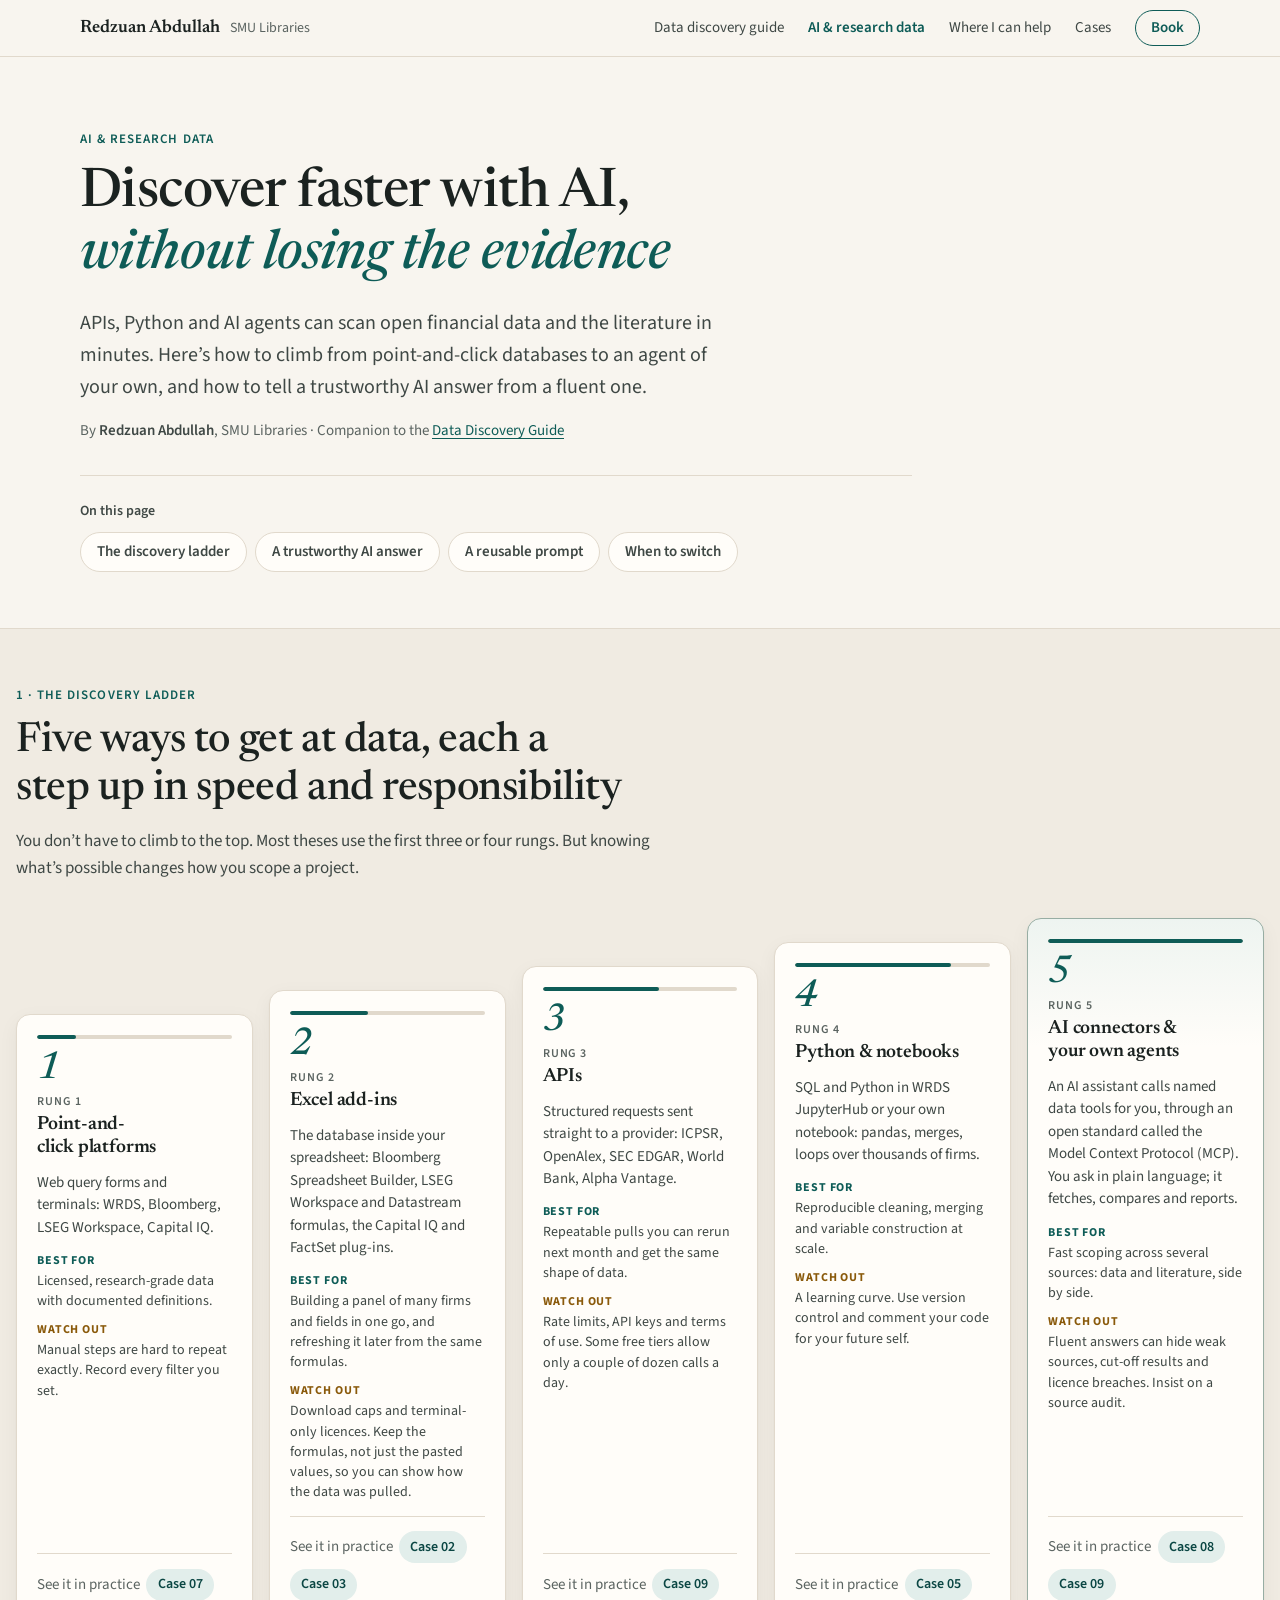
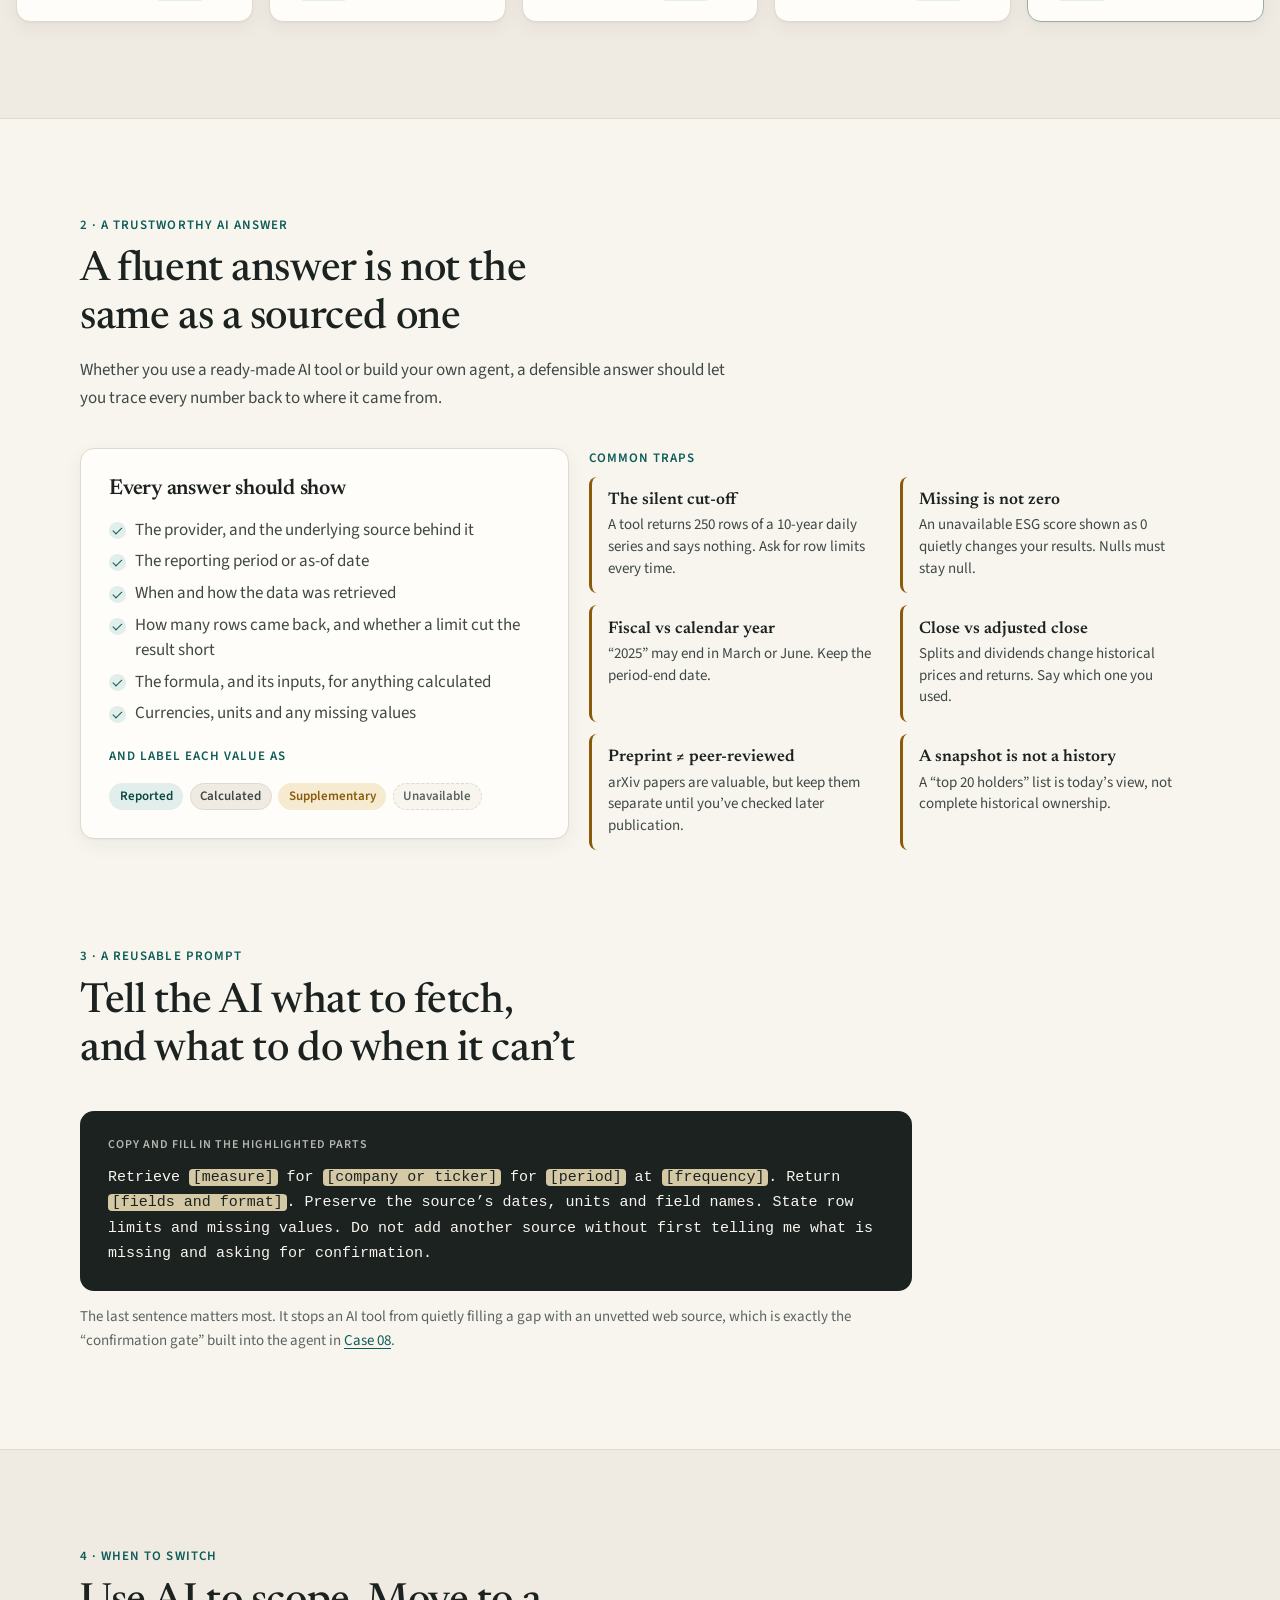
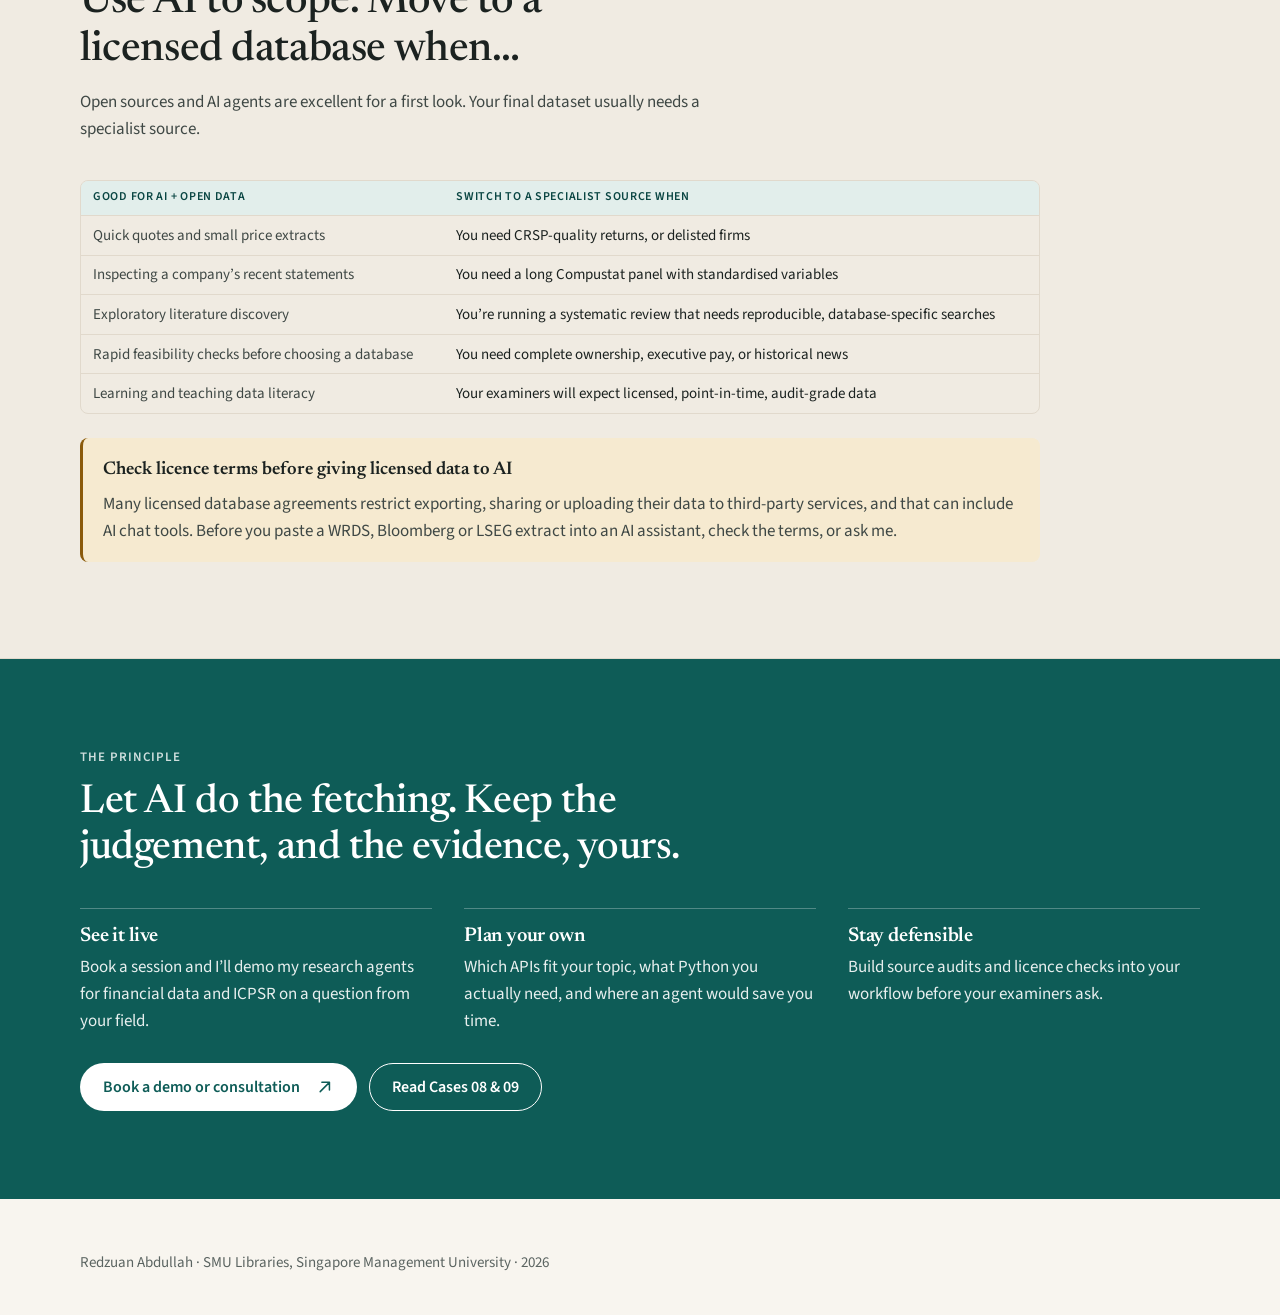
==== ai.html @ 35ab6087 "Add "AI & research data" page and Cases 08-09 New content: - ai.html + ai.css: AI & research data pa" ====
<!doctype html>
<html lang="en-SG">
<head>
  <meta charset="utf-8">
  <meta name="viewport" content="width=device-width, initial-scale=1">
  <title>AI for research data · Redzuan Abdullah, SMU Libraries</title>
  <meta name="description" content="From point-and-click databases to APIs, Python and your own AI research agents, and how to keep every AI answer traceable. By Redzuan Abdullah, SMU Libraries.">
  <meta name="theme-color" content="#f8f5ef" media="(prefers-color-scheme: light)">
  <meta name="theme-color" content="#121614" media="(prefers-color-scheme: dark)">
  <meta name="color-scheme" content="light dark">
  <link rel="canonical" href="https://redzuan-research-support.onrender.com/ai.html">

  <meta property="og:type" content="article">
  <meta property="og:site_name" content="Research consultations · SMU Libraries">
  <meta property="og:title" content="AI for research data: discover fast, keep the evidence">
  <meta property="og:description" content="APIs, Python and AI agents for postgraduate research, with the guardrails that keep results traceable.">
  <meta property="og:url" content="https://redzuan-research-support.onrender.com/ai.html">
  <meta property="og:image" content="https://redzuan-research-support.onrender.com/assets/og-image.png">
  <meta property="og:image:width" content="1200">
  <meta property="og:image:height" content="630">
  <meta name="twitter:card" content="summary_large_image">
  <meta name="twitter:title" content="AI for research data: discover fast, keep the evidence">
  <meta name="twitter:image" content="https://redzuan-research-support.onrender.com/assets/og-image.png">

  <link rel="icon" href="assets/favicon.svg" type="image/svg+xml">
  <link rel="apple-touch-icon" href="assets/apple-touch-icon.png">
  <link rel="preconnect" href="https://fonts.googleapis.com">
  <link rel="preconnect" href="https://fonts.gstatic.com" crossorigin>
  <link rel="stylesheet" href="https://fonts.googleapis.com/css2?family=Newsreader:ital,opsz,wght@0,6..72,500;0,6..72,600;1,6..72,500&family=Source+Sans+3:wght@400;600&display=swap">
  <link rel="stylesheet" href="styles.css">
  <link rel="stylesheet" href="guide.css">
  <link rel="stylesheet" href="ai.css">
</head>
<body>
  <a class="skip-link" href="#main">Skip to main content</a>

  <header class="topbar">
    <div class="wrap topbar__inner">
      <a class="topbar__brand" href="index.html">
        <span class="topbar__name">Redzuan Abdullah</span>
        <span class="topbar__org">SMU Libraries</span>
      </a>
      <nav class="topbar__nav" aria-label="Sections">
        <a href="guide.html">Data discovery guide</a>
        <a href="ai.html" aria-current="page">AI &amp; research data</a>
        <a href="index.html#help">Where I can help</a>
        <a href="index.html#cases">Cases</a>
        <a class="topbar__mobile" href="index.html#cases">Cases</a>
        <a class="topbar__book" href="https://researchguides.smu.edu.sg/prf.php?id=c960a95b-7bd7-11ed-9738-0ae0bf56cf20" target="_blank" rel="noopener">Book<span class="sr-only"> a consultation (opens in a new tab)</span></a>
      </nav>
    </div>
  </header>

  <main id="main">
    <!-- Hero -->
    <section class="ghero" aria-labelledby="ai-title">
      <div class="wrap">
        <p class="eyebrow">AI &amp; research data</p>
        <h1 id="ai-title" class="ghero__title">Discover faster with AI, <em>without losing the evidence</em></h1>
        <p class="ghero__lede">APIs, Python and AI agents can scan open financial data and the literature in minutes. Here’s how to climb from point-and-click databases to an agent of your own, and how to tell a trustworthy AI answer from a fluent one.</p>
        <p class="ghero__by">By <strong>Redzuan Abdullah</strong>, SMU Libraries · Companion to the <a href="guide.html">Data Discovery Guide</a></p>

        <nav class="jump" aria-label="Jump to a section">
          <p class="jump__label">On this page</p>
          <ol class="jump__list" style="gap:0.5rem">
            <li><a href="#ladder" style="font-family:var(--sans);font-size:0.9375rem;font-weight:600;padding:0 1rem">The discovery ladder</a></li>
            <li><a href="#trust" style="font-family:var(--sans);font-size:0.9375rem;font-weight:600;padding:0 1rem">A trustworthy AI answer</a></li>
            <li><a href="#prompt" style="font-family:var(--sans);font-size:0.9375rem;font-weight:600;padding:0 1rem">A reusable prompt</a></li>
            <li><a href="#boundary" style="font-family:var(--sans);font-size:0.9375rem;font-weight:600;padding:0 1rem">When to switch</a></li>
          </ol>
        </nav>
      </div>
    </section>

    <!-- 1. Ladder -->
    <section class="section section--tint" id="ladder" aria-labelledby="ladder-title" style="padding-top:3.5rem">
      <div class="wrap">
        <header class="section__head">
          <p class="eyebrow">1 · The discovery ladder</p>
          <h2 id="ladder-title" class="section__title">Five ways to get at data, each a step up in speed and responsibility</h2>
          <p class="section__intro">You don’t have to climb to the top. Most theses use the first three or four rungs. But knowing what’s possible changes how you scope a project.</p>
        </header>

        <ol class="ladder ladder--five">
          <li class="rung">
            <div class="rung__bar" aria-hidden="true"><span style="width:20%"></span></div>
            <div class="rung__top">
              <span class="rung__level" aria-hidden="true">1</span>
              <div><p class="rung__kicker">Rung 1</p><h3 class="rung__title">Point-and-click platforms</h3></div>
            </div>
            <p class="rung__desc">Web query forms and terminals: WRDS, Bloomberg, LSEG Workspace, Capital IQ.</p>
            <div class="rung__pair">
              <p class="rung__good"><b>Best for</b>Licensed, research-grade data with documented definitions.</p>
              <p class="rung__watch"><b>Watch out</b>Manual steps are hard to repeat exactly. Record every filter you set.</p>
            </div>
            <p class="gstep__foot">See it in practice <a class="case-link" href="index.html#case-07">Case 07</a></p>
          </li>

          <li class="rung">
            <div class="rung__bar" aria-hidden="true"><span style="width:40%"></span></div>
            <div class="rung__top">
              <span class="rung__level" aria-hidden="true">2</span>
              <div><p class="rung__kicker">Rung 2</p><h3 class="rung__title">Excel add-ins</h3></div>
            </div>
            <p class="rung__desc">The database inside your spreadsheet: Bloomberg Spreadsheet Builder, LSEG Workspace and Datastream formulas, the Capital IQ and FactSet plug-ins.</p>
            <div class="rung__pair">
              <p class="rung__good"><b>Best for</b>Building a panel of many firms and fields in one go, and refreshing it later from the same formulas.</p>
              <p class="rung__watch"><b>Watch out</b>Download caps and terminal-only licences. Keep the formulas, not just the pasted values, so you can show how the data was pulled.</p>
            </div>
            <p class="gstep__foot">See it in practice <a class="case-link" href="index.html#case-02">Case 02</a> <a class="case-link" href="index.html#case-03">Case 03</a></p>
          </li>

          <li class="rung">
            <div class="rung__bar" aria-hidden="true"><span style="width:60%"></span></div>
            <div class="rung__top">
              <span class="rung__level" aria-hidden="true">3</span>
              <div><p class="rung__kicker">Rung 3</p><h3 class="rung__title">APIs</h3></div>
            </div>
            <p class="rung__desc">Structured requests sent straight to a provider: ICPSR, OpenAlex, SEC EDGAR, World Bank, Alpha Vantage.</p>
            <div class="rung__pair">
              <p class="rung__good"><b>Best for</b>Repeatable pulls you can rerun next month and get the same shape of data.</p>
              <p class="rung__watch"><b>Watch out</b>Rate limits, API keys and terms of use. Some free tiers allow only a couple of dozen calls a day.</p>
            </div>
            <p class="gstep__foot">See it in practice <a class="case-link" href="index.html#case-09">Case 09</a></p>
          </li>

          <li class="rung">
            <div class="rung__bar" aria-hidden="true"><span style="width:80%"></span></div>
            <div class="rung__top">
              <span class="rung__level" aria-hidden="true">4</span>
              <div><p class="rung__kicker">Rung 4</p><h3 class="rung__title">Python &amp; notebooks</h3></div>
            </div>
            <p class="rung__desc">SQL and Python in WRDS JupyterHub or your own notebook: pandas, merges, loops over thousands of firms.</p>
            <div class="rung__pair">
              <p class="rung__good"><b>Best for</b>Reproducible cleaning, merging and variable construction at scale.</p>
              <p class="rung__watch"><b>Watch out</b>A learning curve. Use version control and comment your code for your future self.</p>
            </div>
            <p class="gstep__foot">See it in practice <a class="case-link" href="index.html#case-05">Case 05</a></p>
          </li>

          <li class="rung rung--top">
            <div class="rung__bar" aria-hidden="true"><span style="width:100%"></span></div>
            <div class="rung__top">
              <span class="rung__level" aria-hidden="true">5</span>
              <div><p class="rung__kicker">Rung 5</p><h3 class="rung__title">AI connectors &amp; your own agents</h3></div>
            </div>
            <p class="rung__desc">An AI assistant calls named data tools for you, through an open standard called the Model Context Protocol (MCP). You ask in plain language; it fetches, compares and reports.</p>
            <div class="rung__pair">
              <p class="rung__good"><b>Best for</b>Fast scoping across several sources: data and literature, side by side.</p>
              <p class="rung__watch"><b>Watch out</b>Fluent answers can hide weak sources, cut-off results and licence breaches. Insist on a source audit.</p>
            </div>
            <p class="gstep__foot">See it in practice <a class="case-link" href="index.html#case-08">Case 08</a> <a class="case-link" href="index.html#case-09">Case 09</a></p>
          </li>
        </ol>
      </div>
    </section>

    <!-- 2. Trust -->
    <section class="section" id="trust" aria-labelledby="trust-title">
      <div class="wrap">
        <header class="section__head">
          <p class="eyebrow">2 · A trustworthy AI answer</p>
          <h2 id="trust-title" class="section__title">A fluent answer is not the same as a sourced one</h2>
          <p class="section__intro">Whether you use a ready-made AI tool or build your own agent, a defensible answer should let you trace every number back to where it came from.</p>
        </header>

        <div class="trust">
          <div class="trust__panel">
            <h3>Every answer should show</h3>
            <ul class="glist glist--check">
              <li>The provider, and the underlying source behind it</li>
              <li>The reporting period or as-of date</li>
              <li>When and how the data was retrieved</li>
              <li>How many rows came back, and whether a limit cut the result short</li>
              <li>The formula, and its inputs, for anything calculated</li>
              <li>Currencies, units and any missing values</li>
            </ul>
            <p class="gstep__sub" style="margin-top:1.25rem">And label each value as</p>
            <div class="status">
              <span class="chip chip--rep">Reported</span>
              <span class="chip chip--calc">Calculated</span>
              <span class="chip chip--sup">Supplementary</span>
              <span class="chip chip--na">Unavailable</span>
            </div>
          </div>

          <div>
            <p class="gstep__sub">Common traps</p>
            <ul class="traps">
              <li class="trap"><p class="trap__name">The silent cut-off</p><p class="trap__text">A tool returns 250 rows of a 10-year daily series and says nothing. Ask for row limits every time.</p></li>
              <li class="trap"><p class="trap__name">Missing is not zero</p><p class="trap__text">An unavailable ESG score shown as 0 quietly changes your results. Nulls must stay null.</p></li>
              <li class="trap"><p class="trap__name">Fiscal vs calendar year</p><p class="trap__text">“2025” may end in March or June. Keep the period-end date.</p></li>
              <li class="trap"><p class="trap__name">Close vs adjusted close</p><p class="trap__text">Splits and dividends change historical prices and returns. Say which one you used.</p></li>
              <li class="trap"><p class="trap__name">Preprint ≠ peer-reviewed</p><p class="trap__text">arXiv papers are valuable, but keep them separate until you’ve checked later publication.</p></li>
              <li class="trap"><p class="trap__name">A snapshot is not a history</p><p class="trap__text">A “top 20 holders” list is today’s view, not complete historical ownership.</p></li>
            </ul>
          </div>
        </div>
      </div>
    </section>

    <!-- 3. Prompt -->
    <section class="section section--tight" id="prompt" aria-labelledby="prompt-title">
      <div class="wrap">
        <header class="section__head">
          <p class="eyebrow">3 · A reusable prompt</p>
          <h2 id="prompt-title" class="section__title">Tell the AI what to fetch, and what to do when it can’t</h2>
        </header>
        <div class="prompt">
          <p class="prompt__label">Copy and fill in the highlighted parts</p>
          Retrieve <mark>[measure]</mark> for <mark>[company or ticker]</mark> for <mark>[period]</mark> at <mark>[frequency]</mark>. Return <mark>[fields and format]</mark>. Preserve the source’s dates, units and field names. State row limits and missing values. Do not add another source without first telling me what is missing and asking for confirmation.
        </div>
        <p class="prompt__note">The last sentence matters most. It stops an AI tool from quietly filling a gap with an unvetted web source, which is exactly the “confirmation gate” built into the agent in <a href="index.html#case-08">Case 08</a>.</p>
      </div>
    </section>

    <!-- 4. Boundary -->
    <section class="section section--tint" id="boundary" aria-labelledby="boundary-title">
      <div class="wrap">
        <header class="section__head">
          <p class="eyebrow">4 · When to switch</p>
          <h2 id="boundary-title" class="section__title">Use AI to scope. Move to a licensed database when…</h2>
          <p class="section__intro">Open sources and AI agents are excellent for a first look. Your final dataset usually needs a specialist source.</p>
        </header>

        <div class="boundary gtable-wrap">
          <table class="gtable">
            <thead><tr><th scope="col">Good for AI + open data</th><th scope="col">Switch to a specialist source when</th></tr></thead>
            <tbody>
              <tr><td>Quick quotes and small price extracts</td><td>You need CRSP-quality returns, or delisted firms</td></tr>
              <tr><td>Inspecting a company’s recent statements</td><td>You need a long Compustat panel with standardised variables</td></tr>
              <tr><td>Exploratory literature discovery</td><td>You’re running a systematic review that needs reproducible, database-specific searches</td></tr>
              <tr><td>Rapid feasibility checks before choosing a database</td><td>You need complete ownership, executive pay, or historical news</td></tr>
              <tr><td>Learning and teaching data literacy</td><td>Your examiners will expect licensed, point-in-time, audit-grade data</td></tr>
            </tbody>
          </table>
        </div>

        <aside class="licence" aria-label="Licence terms">
          <p class="licence__title">Check licence terms before giving licensed data to AI</p>
          <p>Many licensed database agreements restrict exporting, sharing or uploading their data to third-party services, and that can include AI chat tools. Before you paste a WRDS, Bloomberg or LSEG extract into an AI assistant, check the terms, or ask me.</p>
        </aside>
      </div>
    </section>

    <!-- Final -->
    <section class="principle" aria-labelledby="ai-principle-title">
      <div class="wrap">
        <p class="eyebrow">The principle</p>
        <h2 id="ai-principle-title" class="principle__title">Let AI do the fetching. Keep the judgement, and the evidence, yours.</h2>
        <div class="principle__cols">
          <div class="principle__col">
            <h3>See it live</h3>
            <p>Book a session and I’ll demo my research agents for financial data and ICPSR on a question from your field.</p>
          </div>
          <div class="principle__col">
            <h3>Plan your own</h3>
            <p>Which APIs fit your topic, what Python you actually need, and where an agent would save you time.</p>
          </div>
          <div class="principle__col">
            <h3>Stay defensible</h3>
            <p>Build source audits and licence checks into your workflow before your examiners ask.</p>
          </div>
        </div>
        <div class="actions">
          <a class="btn btn--light" href="https://researchguides.smu.edu.sg/prf.php?id=c960a95b-7bd7-11ed-9738-0ae0bf56cf20" target="_blank" rel="noopener">
            Book a demo or consultation<span class="sr-only"> (opens in a new tab)</span>
            <svg class="btn__icon" viewBox="0 0 20 20" aria-hidden="true" focusable="false"><path d="M7 4h9v9M16 4 5 15" fill="none" stroke="currentColor" stroke-width="1.8" stroke-linecap="round" stroke-linejoin="round"/></svg>
          </a>
          <a class="btn btn--outline-light" href="index.html#case-08">Read Cases 08 &amp; 09</a>
        </div>
      </div>
    </section>
  </main>

  <footer class="footer">
    <div class="wrap">
      <p class="footer__meta">Redzuan Abdullah · SMU Libraries, Singapore Management University · 2026</p>
    </div>
  </footer>

  <a class="sticky-book is-visible" href="https://researchguides.smu.edu.sg/prf.php?id=c960a95b-7bd7-11ed-9738-0ae0bf56cf20" target="_blank" rel="noopener">
    Book a demo or consultation<span class="sr-only"> (opens in a new tab)</span>
  </a>
</body>
</html>
---- styles.css ----
/* =====================================================================
   Styles. Colours are defined once at the top as "tokens", so you can
   change the accent colour in one place (--accent).
   ===================================================================== */

:root {
  --bg: #f8f5ef;
  --surface: #fffdf9;
  --surface-2: #f0ebe2;
  --ink: #1b2220;
  --ink-2: #3f4845;
  --muted: #5b6461;
  --line: #e1d9cc;
  --accent: #0e5c57;
  --accent-strong: #0a4643;
  --accent-soft: #e2eeeb;
  --on-accent: #ffffff;
  --highlight: #f6e7bd;
  --focus: #b4540a;

  --serif: "Newsreader", Georgia, "Times New Roman", serif;
  --sans: "Source Sans 3", system-ui, -apple-system, "Segoe UI", Roboto, Arial, sans-serif;

  --radius: 14px;
  --radius-sm: 8px;
  --shadow: 0 1px 2px rgb(27 34 32 / 0.04), 0 6px 20px rgb(27 34 32 / 0.05);
  --gutter: 16px;
  --max: 72rem;

  color-scheme: light dark;
}

@media (prefers-color-scheme: dark) {
  :root {
    --bg: #121614;
    --surface: #1a201e;
    --surface-2: #171c1a;
    --ink: #ece8e1;
    --ink-2: #cdc8bf;
    --muted: #a7a39b;
    --line: #2f3734;
    --accent: #7fd0c6;
    --accent-strong: #a6e2da;
    --accent-soft: #1d3633;
    --on-accent: #0b1f1d;
    --highlight: #4a3f1c;
    --focus: #f2b26b;
    --shadow: 0 1px 2px rgb(0 0 0 / 0.3), 0 6px 20px rgb(0 0 0 / 0.25);
  }
}

/* ---------- Base ---------- */
*, *::before, *::after { box-sizing: border-box; }

html {
  scroll-behavior: smooth;
  scroll-padding-top: 4.5rem; /* sticky header + a small gap; jump targets land just below it */
  -webkit-text-size-adjust: 100%;
}

body {
  margin: 0;
  background: var(--bg);
  color: var(--ink);
  font-family: var(--sans);
  font-size: 1.0625rem;
  line-height: 1.6;
  overflow-x: hidden;
  -webkit-font-smoothing: antialiased;
}

h1, h2, h3 {
  font-family: var(--serif);
  font-weight: 600;
  line-height: 1.15;
  letter-spacing: -0.01em;
  margin: 0;
  text-wrap: balance;
}

p { margin: 0; }
ul, ol { margin: 0; padding: 0; list-style: none; }
em { font-style: italic; }

a { color: var(--accent); text-underline-offset: 0.18em; }
a:hover { color: var(--accent-strong); }

:focus-visible {
  outline: 3px solid var(--focus);
  outline-offset: 3px;
  border-radius: 4px;
}

.sr-only {
  position: absolute !important;
  width: 1px; height: 1px;
  margin: -1px; padding: 0;
  overflow: hidden; clip: rect(0 0 0 0);
  white-space: nowrap; border: 0;
}

.skip-link {
  position: absolute;
  left: var(--gutter);
  top: -100px;
  z-index: 100;
  background: var(--accent);
  color: var(--on-accent);
  padding: 0.6rem 1rem;
  border-radius: var(--radius-sm);
  font-weight: 600;
}
.skip-link:focus { top: 0.75rem; color: var(--on-accent); }

.wrap {
  width: 100%;
  max-width: var(--max);
  margin-inline: auto;
  padding-inline: var(--gutter);
}

.eyebrow {
  font-size: 0.8125rem;
  font-weight: 600;
  letter-spacing: 0.08em;
  text-transform: uppercase;
  color: var(--accent);
  margin-bottom: 0.75rem;
}

/* ---------- Top bar ---------- */
.topbar {
  position: sticky;
  top: 0;
  z-index: 20;
  background: color-mix(in srgb, var(--bg) 92%, transparent);
  backdrop-filter: saturate(1.2) blur(8px);
  border-bottom: 1px solid var(--line);
}
.topbar__inner {
  display: flex;
  align-items: center;
  justify-content: space-between;
  gap: 1rem;
  min-height: 3.5rem;
}
.topbar__brand {
  display: flex;
  align-items: baseline;
  gap: 0.6rem;
  color: var(--ink);
  text-decoration: none;
  min-width: 0;
}
.topbar__name { font-family: var(--serif); font-weight: 600; font-size: 1.125rem; white-space: nowrap; }
.topbar__org { color: var(--muted); font-size: 0.875rem; white-space: nowrap; }
.topbar__nav { display: flex; align-items: center; gap: 1.5rem; }
.topbar__nav a:not(.topbar__book) { display: none; color: var(--ink-2); text-decoration: none; font-size: 0.9375rem; }
.topbar__nav a:not(.topbar__book):hover { color: var(--accent); }
.topbar__book {
  font-weight: 600;
  font-size: 0.9375rem;
  text-decoration: none;
  color: var(--accent);
  border: 1.5px solid currentColor;
  border-radius: 999px;
  padding: 0.3rem 0.95rem;
}
.topbar__book:hover { background: var(--accent); color: var(--on-accent); border-color: var(--accent); }

/* Phones: one short link to the other page, next to "Book" */
.topbar__nav a.topbar__mobile { display: inline; }
/* The full nav needs about 960px, so phones and tablets get the short bar */
@media (max-width: 1023px) {
  .topbar__nav { gap: 1rem; }
}
@media (max-width: 399px) {
  .topbar__org { display: none; }
}

@media (min-width: 1024px) {
  .topbar__nav a:not(.topbar__book) { display: inline; }
  .topbar__nav a.topbar__mobile { display: none; }
}

/* ---------- Buttons ---------- */
.actions { display: flex; flex-wrap: wrap; gap: 0.75rem; margin-top: 2rem; }
.actions--center { justify-content: center; }

.btn {
  display: inline-flex;
  align-items: center;
  justify-content: center;
  gap: 0.5rem;
  min-height: 3rem;
  padding: 0.75rem 1.4rem;
  border-radius: 999px;
  border: 1.5px solid transparent;
  font: inherit;
  font-weight: 600;
  font-size: 1rem;
  line-height: 1.2;
  text-decoration: none;
  cursor: pointer;
  transition: background-color .2s ease, color .2s ease, border-color .2s ease, transform .2s ease;
}
.btn__icon { width: 1.05rem; height: 1.05rem; flex: none; }
.btn--primary { background: var(--accent); color: var(--on-accent); }
.btn--primary:hover { background: var(--accent-strong); color: var(--on-accent); }
.btn--ghost { background: transparent; color: var(--ink); border-color: var(--line); }
.btn--ghost:hover { border-color: var(--accent); color: var(--accent); }
.btn--small { min-height: 2.5rem; padding: 0.5rem 1.1rem; font-size: 0.9375rem; }
.btn--light { background: var(--on-accent); color: var(--accent); }
.btn--light:hover { background: var(--bg); color: var(--accent-strong); }
.btn--outline-light { color: var(--on-accent); border-color: currentColor; background: transparent; }
.btn--outline-light:hover { background: rgb(255 255 255 / 0.12); color: var(--on-accent); }

@media (max-width: 479px) {
  .hero .actions .btn { flex: 1 1 100%; }
}

/* ---------- Hero ---------- */
.hero { padding: 3rem 0 3.25rem; }
.hero__title {
  font-size: clamp(2.1rem, 7.2vw, 4rem);
  font-weight: 500;
  max-width: 20ch;
}
.hero__accent {
  display: block;
  margin-top: 0.35em;
  font-style: italic;
  color: var(--accent);
}
.hero__lede {
  margin-top: 1.5rem;
  max-width: 40rem;
  font-size: 1.125rem;
  color: var(--ink-2);
}

/* Quiet text link under the hero buttons */
.hero__guide { margin-top: 1.1rem; font-size: 0.9375rem; }
.hero__guide a { color: var(--ink-2); text-decoration: underline; text-decoration-color: var(--line); text-underline-offset: 0.25em; }
.hero__guide a:hover { color: var(--accent); text-decoration-color: currentColor; }
.hero__guide + .hero__guide { margin-top: 0.5rem; }

.person {
  display: flex;
  align-items: flex-start;
  gap: 1rem;
  margin-top: 2rem;
  padding-top: 1.5rem;
  border-top: 1px solid var(--line);
  max-width: 40rem;
}
.person__avatar {
  flex: none;
  width: 4rem; height: 4rem;
  border-radius: 50%;
  display: grid; place-items: center;
  background: var(--accent-soft);
  color: var(--accent);
  font-family: var(--serif);
  font-size: 1.4rem;
  font-weight: 600;
  overflow: hidden;
}
.person__avatar img { width: 100%; height: 100%; object-fit: cover; }
.person__name { font-family: var(--serif); font-weight: 600; font-size: 1.2rem; line-height: 1.3; }
.person__title { color: var(--ink-2); font-size: 0.9375rem; line-height: 1.45; }
.person__expertise { color: var(--muted); font-size: 0.9375rem; line-height: 1.45; margin-top: 0.15rem; }

@media (min-width: 768px) {
  .hero { padding: 5.5rem 0 5rem; }
  .hero__lede { font-size: 1.25rem; }
}

/* ---------- Stats ---------- */
.stats { border-block: 1px solid var(--line); background: var(--surface); }
.stats__list {
  display: grid;
  grid-template-columns: repeat(2, minmax(0, 1fr));
}
.stats__item {
  padding: 1.25rem 0.75rem 1.25rem 0;
  border-bottom: 1px solid var(--line);
}
.stats__item:nth-child(odd) { padding-right: 1rem; border-right: 1px solid var(--line); }
.stats__item:nth-child(even) { padding-left: 1rem; }
.stats__item:nth-last-child(-n+2) { border-bottom: 0; }
.stats__value {
  display: block;
  font-family: var(--serif);
  font-size: 1.75rem;
  font-weight: 600;
  line-height: 1.15;
  color: var(--accent);
}
.stats__value--text { font-size: 1.2rem; padding-top: 0.25rem; }
.stats__label { display: block; margin-top: 0.3rem; color: var(--ink-2); font-size: 0.9375rem; line-height: 1.4; }

@media (min-width: 768px) {
  .stats__list { grid-template-columns: repeat(4, minmax(0, 1fr)); }
  .stats__item, .stats__item:nth-child(odd), .stats__item:nth-child(even) {
    padding: 1.75rem 1.5rem;
    border-bottom: 0;
    border-right: 1px solid var(--line);
  }
  .stats__item:first-child { padding-left: 0; }
  .stats__item:last-child { border-right: 0; }
  .stats__value { font-size: 2.25rem; }
  .stats__value--text { font-size: 1.45rem; padding-top: 0.45rem; }
}

/* ---------- Sections ---------- */
.section { padding: 4rem 0; }
.section--tint { background: var(--surface-2); border-block: 1px solid var(--line); }
.section--tight { padding-top: 0; }
.section__head { max-width: 42rem; margin-bottom: 2.25rem; }
.section__title { font-size: clamp(1.75rem, 5vw, 2.6rem); font-weight: 500; }
.section__intro { margin-top: 0.9rem; color: var(--ink-2); font-size: 1.0625rem; }

@media (min-width: 768px) {
  .section { padding: 6rem 0; }
  .section--tight { padding-top: 0; }
}

/* ---------- Chips (databases, tools, stages) ---------- */
.chips { display: flex; flex-wrap: wrap; gap: 0.4rem; }
.chip {
  display: inline-block;
  padding: 0.15rem 0.6rem;
  border-radius: 999px;
  border: 1px solid var(--line);
  background: var(--bg);
  color: var(--ink-2);
  font-size: 0.8125rem;
  line-height: 1.6;
  white-space: nowrap;
}
.chip--stage { background: var(--accent-soft); border-color: transparent; color: var(--accent-strong); }

/* ---------- Themes ---------- */
.themes {
  display: grid;
  gap: 1rem;
  counter-reset: theme;
}
.theme {
  display: flex;
  flex-direction: column;
  gap: 1rem;
  padding: 1.5rem;
  background: var(--surface);
  border: 1px solid var(--line);
  border-radius: var(--radius);
  box-shadow: var(--shadow);
}
.theme__num { font-family: var(--serif); font-style: italic; color: var(--accent); font-size: 1rem; }
.theme__title { font-size: 1.4rem; font-weight: 600; margin-top: -0.5rem; }
.theme__desc { color: var(--ink-2); }
.theme__cases {
  margin-top: auto;
  padding-top: 1rem;
  border-top: 1px solid var(--line);
  display: flex;
  flex-wrap: wrap;
  align-items: center;
  gap: 0.35rem 0.4rem;
  font-size: 0.9375rem;
  color: var(--muted);
}
.theme__cases-label { margin-right: 0.2rem; }
.case-link {
  display: inline-flex;
  align-items: center;
  min-height: 2rem;
  padding: 0 0.7rem;
  border-radius: 999px;
  background: var(--accent-soft);
  color: var(--accent-strong);
  font-weight: 600;
  font-size: 0.875rem;
  text-decoration: none;
}
.case-link:hover { background: var(--accent); color: var(--on-accent); }

@media (min-width: 768px) {
  .themes { grid-template-columns: repeat(2, minmax(0, 1fr)); gap: 1.25rem; }
}
@media (min-width: 1100px) {
  .themes { grid-template-columns: repeat(3, minmax(0, 1fr)); }
}

/* ---------- Filters ---------- */
.filters {
  display: grid;
  gap: 1.25rem;
  margin-bottom: 1.25rem;
}
.filters__stages { border: 0; margin: 0; padding: 0; min-width: 0; }
.filters__label {
  display: block;
  padding: 0;
  margin-bottom: 0.5rem;
  font-size: 0.875rem;
  font-weight: 600;
  color: var(--ink-2);
}
.filters__chips { display: flex; flex-wrap: wrap; gap: 0.5rem; }
.filter-btn {
  min-height: 2.5rem;
  padding: 0.35rem 1rem;
  border-radius: 999px;
  border: 1px solid var(--line);
  background: var(--surface);
  color: var(--ink-2);
  font: inherit;
  font-size: 0.9375rem;
  cursor: pointer;
  transition: background-color .2s ease, color .2s ease, border-color .2s ease;
}
.filter-btn:hover { border-color: var(--accent); color: var(--accent); }
.filter-btn[aria-pressed="true"] { background: var(--accent); border-color: var(--accent); color: var(--on-accent); font-weight: 600; }

.search { position: relative; }
.search__icon {
  position: absolute; left: 0.9rem; top: 50%;
  width: 1.15rem; height: 1.15rem;
  transform: translateY(-50%);
  color: var(--muted);
  pointer-events: none;
}
.search__input {
  width: 100%;
  min-height: 3rem;
  padding: 0.6rem 1rem 0.6rem 2.6rem;
  border: 1px solid var(--line);
  border-radius: 999px;
  background: var(--surface);
  color: var(--ink);
  font: inherit;
  font-size: 1rem; /* 16px+ prevents iOS zoom */
}
.search__input::placeholder { color: var(--muted); opacity: 1; }
.search__input:focus-visible { outline-offset: 1px; border-color: var(--accent); }

@media (min-width: 1000px) {
  .filters { grid-template-columns: 1fr 20rem; align-items: end; gap: 2rem; }
}

.results { min-height: 1.5em; margin-bottom: 1rem; font-size: 0.9375rem; color: var(--muted); }

.empty {
  padding: 2rem 1.5rem;
  text-align: center;
  border: 1px dashed var(--line);
  border-radius: var(--radius);
  color: var(--ink-2);
}
.empty p { margin-bottom: 1rem; }

/* ---------- Case cards ---------- */
.cases {
  display: grid;
  gap: 1rem;
  align-items: start;
}
.case {
  background: var(--surface);
  border: 1px solid var(--line);
  border-radius: var(--radius);
  box-shadow: var(--shadow);
  padding: 1.5rem;
  transition: border-color .3s ease, box-shadow .3s ease;
}
.case[hidden] { display: none; }
.case.is-open { border-color: color-mix(in srgb, var(--accent) 45%, var(--line)); }

.case__top { display: flex; justify-content: space-between; align-items: baseline; gap: 1rem; }
.case__num { font-family: var(--serif); font-style: italic; color: var(--accent); font-size: 1rem; }
.case__duration { color: var(--muted); font-size: 0.875rem; text-align: right; }
.case__title { font-size: 1.35rem; margin-top: 0.4rem; }
.case__profile { margin-top: 0.4rem; color: var(--ink-2); font-size: 0.9375rem; }
.case__stages { margin-top: 0.9rem; }

.case__takeaway {
  margin-top: 1.1rem;
  padding: 0.85rem 1rem;
  border-left: 3px solid var(--accent);
  background: var(--bg);
  border-radius: 0 var(--radius-sm) var(--radius-sm) 0;
  font-family: var(--serif);
  font-size: 1.075rem;
  line-height: 1.45;
}
.case__takeaway-label {
  display: block;
  font-family: var(--sans);
  font-size: 0.75rem;
  font-weight: 600;
  letter-spacing: 0.08em;
  text-transform: uppercase;
  color: var(--accent);
  margin-bottom: 0.2rem;
}
.case.is-open > .case__takeaway { display: none; }

.case__toggle {
  display: inline-flex;
  align-items: center;
  gap: 0.4rem;
  margin-top: 1rem;
  min-height: 2.75rem;
  padding: 0.25rem 0;
  border: 0;
  background: none;
  color: var(--accent);
  font: inherit;
  font-weight: 600;
  cursor: pointer;
}
.case__toggle:hover { color: var(--accent-strong); text-decoration: underline; text-underline-offset: 0.2em; }
.case__chev { width: 1.1rem; height: 1.1rem; transition: transform .25s ease; }
.case__toggle[aria-expanded="true"] .case__chev { transform: rotate(180deg); }

.case__detail { margin-top: 0.5rem; padding-top: 1.25rem; border-top: 1px solid var(--line); }
.case__detail.is-entering { animation: detail-in .3s ease both; }
@keyframes detail-in { from { opacity: 0; transform: translateY(-4px); } to { opacity: 1; transform: none; } }

.detail__block + .detail__block { margin-top: 1.5rem; }
.detail__h {
  font-family: var(--sans);
  font-size: 0.8125rem;
  font-weight: 600;
  letter-spacing: 0.08em;
  text-transform: uppercase;
  color: var(--accent);
  margin-bottom: 0.5rem;
}
.detail__text { color: var(--ink-2); }
.detail__list { display: grid; gap: 0.55rem; }
.detail__list li {
  position: relative;
  padding-left: 1.25rem;
  color: var(--ink-2);
}
.detail__list li::before {
  content: "";
  position: absolute;
  left: 0.15rem; top: 0.68em;
  width: 0.4rem; height: 0.4rem;
  border-radius: 50%;
  background: var(--accent);
}
.detail__outcome { font-family: var(--serif); font-size: 1.15rem; line-height: 1.5; color: var(--ink); }
.detail__tools { margin-top: 0.25rem; }

/* Optional researcher quote: a quiet pull-quote, lighter than the takeaway */
.quote { margin-left: 0; margin-right: 0; margin-bottom: 0; padding-left: 1.1rem; border-left: 1px solid var(--line); }
.quote__text { margin: 0; }
.quote__text p {
  font-family: var(--serif);
  font-style: italic;
  font-size: 1.1rem;
  line-height: 1.5;
  color: var(--ink-2);
}
.quote__text p::before { content: "“"; }
.quote__text p::after { content: "”"; }
.quote__by { margin-top: 0.35rem; font-size: 0.8125rem; color: var(--muted); }

/* Journey timeline: vertical on phones, horizontal on wider cards */
.journey { display: grid; gap: 0; counter-reset: step; }
.journey__step {
  position: relative;
  padding: 0 0 0.9rem 1.6rem;
  font-size: 0.9375rem;
  color: var(--ink-2);
  line-height: 1.35;
}
.journey__step::before {
  content: "";
  position: absolute;
  left: 0.2rem; top: 0.3rem;
  width: 0.65rem; height: 0.65rem;
  border-radius: 50%;
  background: var(--surface);
  border: 2px solid var(--accent);
  z-index: 1;
}
.journey__step::after {
  content: "";
  position: absolute;
  left: 0.52rem; top: 0.9rem; bottom: -0.3rem;
  width: 2px;
  background: color-mix(in srgb, var(--accent) 35%, transparent);
}
.journey__step:last-child { padding-bottom: 0; }
.journey__step:last-child::after { display: none; }
.journey__step:last-child::before { background: var(--accent); }

@container case (min-width: 560px) {
  .journey { grid-auto-flow: column; grid-auto-columns: minmax(0, 1fr); gap: 0.5rem; }
  .journey__step { padding: 1.4rem 0 0; font-size: 0.875rem; }
  .journey__step::before { left: 0; top: 0; }
  .journey__step::after { left: 0.8rem; right: -0.5rem; top: 0.32rem; bottom: auto; width: auto; height: 2px; }
}
.case { container: case / inline-size; }

.detail__close {
  margin-top: 1.5rem;
}

/* Highlight when arriving from a theme card link */
.case.is-highlighted { animation: highlight 2.6s ease-out; }
@keyframes highlight {
  0%, 35% { box-shadow: 0 0 0 4px var(--accent), var(--shadow); background: color-mix(in srgb, var(--highlight) 60%, var(--surface)); }
  100% { box-shadow: var(--shadow); background: var(--surface); }
}

@media (min-width: 768px) {
  .cases { grid-template-columns: repeat(2, minmax(0, 1fr)); gap: 1.25rem; }
  .case { padding: 1.75rem; }
}

/* ---------- Steps ---------- */
.steps { display: grid; gap: 1.5rem; counter-reset: step; }
.step {
  position: relative;
  padding-left: 3.75rem;
  counter-increment: step;
}
.step::before {
  content: counter(step);
  position: absolute;
  left: 0; top: -0.2rem;
  width: 2.6rem; height: 2.6rem;
  border-radius: 50%;
  display: grid; place-items: center;
  border: 1.5px solid var(--accent);
  color: var(--accent);
  font-family: var(--serif);
  font-size: 1.25rem;
  font-weight: 600;
  background: var(--bg);
  z-index: 1;
}
.step:not(:last-child)::after {
  content: "";
  position: absolute;
  left: 1.25rem; top: 2.6rem; bottom: -1.5rem;
  width: 1.5px;
  background: var(--line);
}
.step__title { font-family: var(--serif); font-size: 1.25rem; font-weight: 600; line-height: 1.3; }
.step__text { margin-top: 0.3rem; color: var(--ink-2); }

@media (min-width: 900px) {
  .steps { grid-template-columns: repeat(4, minmax(0, 1fr)); gap: 2rem; }
  .step { padding-left: 0; padding-top: 3.75rem; }
  .step::before { top: 0; }
  .step:not(:last-child)::after { left: 3.1rem; right: -1.6rem; top: 1.3rem; bottom: auto; width: auto; height: 1.5px; }
}

/* ---------- Checklist ---------- */
.prepare {
  display: grid;
  gap: 1.75rem;
  padding: 1.75rem;
  background: var(--surface);
  border: 1px solid var(--line);
  border-radius: var(--radius);
  box-shadow: var(--shadow);
}
.prepare .section__title { font-size: clamp(1.5rem, 4vw, 2.1rem); }
.checklist { display: grid; gap: 0.9rem; align-content: center; }
.checklist li {
  position: relative;
  padding-left: 2.25rem;
  color: var(--ink-2);
  font-size: 1.0625rem;
}
.checklist li::before {
  content: "";
  position: absolute;
  left: 0; top: 0.15rem;
  width: 1.35rem; height: 1.35rem;
  border-radius: 6px;
  border: 1.5px solid var(--accent);
  background: var(--accent-soft);
}
.checklist li::after {
  content: "";
  position: absolute;
  left: 0.45rem; top: 0.4rem;
  width: 0.4rem; height: 0.7rem;
  border: solid var(--accent);
  border-width: 0 2px 2px 0;
  transform: rotate(45deg);
}

@media (min-width: 768px) {
  .prepare { grid-template-columns: 1fr 1.2fr; gap: 3rem; padding: 2.75rem; }
}

/* ---------- Final call to action ---------- */
.cta {
  background: var(--accent);
  color: var(--on-accent);
  padding: 4.5rem 0;
  text-align: center;
}
.cta__inner { max-width: 48rem; }
.cta__title { font-size: clamp(1.8rem, 5.5vw, 2.9rem); font-weight: 500; }
.cta__line { margin-top: 1rem; font-size: 1.125rem; opacity: 0.92; }
.cta .actions { margin-top: 2rem; }
.cta__email { margin-top: 1.5rem; font-size: 0.9375rem; }
.cta__email a { color: var(--on-accent); }
.cta :focus-visible { outline-color: var(--on-accent); }

@media (min-width: 768px) { .cta { padding: 6rem 0; } }

/* ---------- Footer ---------- */
.footer { padding: 2.5rem 0 6rem; font-size: 0.9375rem; color: var(--muted); }
.footer__note { max-width: 44rem; font-style: italic; color: var(--ink-2); }
.footer__meta { margin-top: 0.75rem; }
@media (min-width: 768px) { .footer { padding-bottom: 2.5rem; } }

/* ---------- Sticky mobile booking button ---------- */
.sticky-book {
  position: fixed;
  left: var(--gutter);
  right: var(--gutter);
  bottom: calc(0.75rem + env(safe-area-inset-bottom, 0px));
  z-index: 30;
  display: flex;
  align-items: center;
  justify-content: center;
  min-height: 3.25rem;
  border-radius: 999px;
  background: var(--accent);
  color: var(--on-accent);
  font-weight: 600;
  text-decoration: none;
  box-shadow: 0 8px 24px rgb(0 0 0 / 0.22);
  transform: translateY(calc(100% + 1.5rem));
  visibility: hidden;
  transition: transform .3s ease, visibility 0s linear .3s;
}
.sticky-book:hover { color: var(--on-accent); background: var(--accent-strong); }
.sticky-book.is-visible { transform: none; visibility: visible; transition: transform .3s ease, visibility 0s; }
@media (min-width: 768px) { .sticky-book { display: none; } }

/* ---------- Gentle reveal on scroll (only when JS has loaded) ---------- */
.reveal-on .reveal { opacity: 0; transform: translateY(14px); transition: opacity .6s ease, transform .6s ease; }
.reveal-on .reveal.is-in { opacity: 1; transform: none; }

.noscript { padding: 1rem var(--gutter); text-align: center; }

/* ---------- Reduced motion: switch off all movement ---------- */
@media (prefers-reduced-motion: reduce) {
  html { scroll-behavior: auto; }
  *, *::before, *::after {
    animation-duration: 0.01ms !important;
    animation-iteration-count: 1 !important;
    transition-duration: 0.01ms !important;
  }
  .reveal-on .reveal { opacity: 1; transform: none; }
  .case.is-highlighted { animation: none; box-shadow: 0 0 0 4px var(--accent), var(--shadow); }
}

/* ---------- Print the main page sensibly ---------- */
@media print {
  .topbar, .sticky-book, .filters, .case__toggle, .detail__close, .skip-link { display: none !important; }
  .case__detail[hidden] { display: block !important; }
  .case.is-open > .case__takeaway, .case > .case__takeaway { display: none; }
  body { background: #fff; color: #000; }
}

/* ---------- Case from my own practice ---------- */
.case--own { background: linear-gradient(180deg, color-mix(in srgb, var(--accent-soft) 55%, var(--surface)) 0, var(--surface) 9rem); border-color: color-mix(in srgb, var(--accent) 30%, var(--line)); }
.case__badge {
  display: inline-block; margin-left: 0.4rem; padding: 0.05rem 0.55rem;
  border-radius: 999px; background: var(--accent); color: var(--on-accent);
  font-family: var(--sans); font-style: normal; font-size: 0.75rem; font-weight: 600;
  letter-spacing: 0.04em; vertical-align: 0.1em;
}
.demo { display: grid; gap: 0.85rem; justify-items: start; padding: 1rem 1.1rem; border-radius: var(--radius-sm); background: var(--accent-soft); }
.demo__text { color: var(--ink); }
---- guide.css ----
/* =====================================================================
   Data Discovery Guide (guide.html). Loads after styles.css and reuses
   its tokens. One extra token pair, --warn / --warn-soft, is used for
   the "watch out" callouts.
   ===================================================================== */

:root {
  --warn: #8a5a0b;
  --warn-soft: #f6ead0;
}
@media (prefers-color-scheme: dark) {
  :root {
    --warn: #e7bd6f;
    --warn-soft: #33291a;
  }
}

/* ---------- Active nav link ---------- */
.topbar__nav a[aria-current="page"] { color: var(--accent); font-weight: 600; }

/* ---------- Guide hero ---------- */
.ghero { padding: 3rem 0 2.5rem; }
.ghero__title { font-size: clamp(2rem, 6.4vw, 3.4rem); font-weight: 500; max-width: 22ch; }
.ghero__title em { color: var(--accent); }
.ghero__lede { margin-top: 1.25rem; max-width: 40rem; font-size: 1.125rem; color: var(--ink-2); }
.ghero__by { margin-top: 1rem; font-size: 0.9375rem; color: var(--muted); }
.ghero__by strong { color: var(--ink-2); font-weight: 600; }

.jump { margin-top: 2rem; padding-top: 1.5rem; border-top: 1px solid var(--line); max-width: 52rem; }
.jump__label { font-size: 0.875rem; font-weight: 600; color: var(--ink-2); margin-bottom: 0.6rem; }
.jump__list { display: flex; flex-wrap: wrap; gap: 0.45rem; }
.jump__list a {
  display: inline-grid; place-items: center;
  min-width: 2.5rem; height: 2.5rem; padding: 0 0.6rem;
  border-radius: 999px;
  border: 1px solid var(--line);
  background: var(--surface);
  color: var(--ink-2);
  font-family: var(--serif); font-weight: 600; font-size: 1rem;
  text-decoration: none;
}
.jump__list a:hover { border-color: var(--accent); color: var(--accent); }

@media (min-width: 768px) {
  .ghero { padding: 4.5rem 0 3.5rem; }
  .ghero__lede { font-size: 1.25rem; }
}

/* ---------- Tile grid ---------- */
.gsteps {
  display: grid;
  gap: 1rem;
  align-items: stretch;
}
.gstep {
  display: flex;
  flex-direction: column;
  gap: 1rem;
  padding: 1.5rem;
  background: var(--surface);
  border: 1px solid var(--line);
  border-radius: var(--radius);
  box-shadow: var(--shadow);
  min-width: 0;
}
.gstep--wide { grid-column: 1 / -1; }

.gstep__head { display: flex; align-items: flex-start; gap: 0.9rem; }
.gstep__num {
  flex: none;
  font-family: var(--serif);
  font-style: italic;
  font-weight: 500;
  font-size: 2.6rem;
  line-height: 0.9;
  color: var(--accent);
  min-width: 2.6rem;
}
.gstep__title { font-size: 1.35rem; font-weight: 600; line-height: 1.2; flex: 1; padding-top: 0.15rem; }
.gstep__icon {
  flex: none;
  width: 2.75rem; height: 2.75rem;
  display: grid; place-items: center;
  border-radius: 50%;
  background: var(--accent-soft);
  color: var(--accent);
}
.gstep__icon svg { width: 1.45rem; height: 1.45rem; }

.gstep__lead { color: var(--ink-2); }
.gstep__lead strong { color: var(--ink); font-weight: 600; }
.gstep__sub {
  font-size: 0.8125rem; font-weight: 600;
  letter-spacing: 0.08em; text-transform: uppercase;
  color: var(--accent);
  margin-bottom: 0.5rem;
}

/* Bulleted lists inside tiles */
.glist { display: grid; gap: 0.45rem; }
.glist li { position: relative; padding-left: 1.25rem; color: var(--ink-2); line-height: 1.45; }
.glist li::before {
  content: ""; position: absolute; left: 0.15rem; top: 0.6em;
  width: 0.4rem; height: 0.4rem; border-radius: 50%; background: var(--accent);
}
.glist small { display: block; color: var(--muted); font-size: 0.875rem; }

.glist--check li { padding-left: 1.6rem; }
.glist--check li::before {
  left: 0; top: 0.28em; width: 1.05rem; height: 1.05rem;
  background: var(--accent-soft); border-radius: 50%;
}
.glist--check li::after {
  content: ""; position: absolute; left: 0.37rem; top: 0.45em;
  width: 0.3rem; height: 0.55rem;
  border: solid var(--accent); border-width: 0 1.75px 1.75px 0;
  transform: rotate(45deg);
}

/* Callouts: reuse the case takeaway look */
.gcallout {
  margin-top: auto;
  padding: 0.8rem 1rem;
  border-left: 3px solid var(--accent);
  background: var(--bg);
  border-radius: 0 var(--radius-sm) var(--radius-sm) 0;
  font-family: var(--serif);
  font-size: 1.075rem;
  line-height: 1.4;
}
.gcallout--warn { border-left-color: var(--warn); background: var(--warn-soft); }

.gstep__foot {
  display: flex; flex-wrap: wrap; align-items: center; gap: 0.35rem 0.4rem;
  padding-top: 0.9rem;
  border-top: 1px solid var(--line);
  font-size: 0.9375rem; color: var(--muted);
}
.gstep__callout-wrap { margin-top: auto; display: grid; gap: 1rem; }

/* ---------- Tables ---------- */
.gtable-wrap { border: 1px solid var(--line); border-radius: var(--radius-sm); overflow: hidden; }
.gtable { width: 100%; border-collapse: collapse; font-size: 0.9375rem; line-height: 1.4; }
.gtable th {
  text-align: left;
  padding: 0.55rem 0.75rem;
  background: var(--accent-soft);
  color: var(--accent-strong);
  font-size: 0.75rem; font-weight: 600; letter-spacing: 0.06em; text-transform: uppercase;
}
.gtable td { padding: 0.55rem 0.75rem; border-top: 1px solid var(--line); color: var(--ink-2); vertical-align: top; }
.gtable td:first-child { color: var(--ink); font-weight: 600; }
.gtable__note { margin-top: 0.55rem; font-size: 0.875rem; color: var(--muted); font-style: italic; }

/* Step 10 table stacks into labelled rows on small screens */
@media (max-width: 759px) {
  .gtable--stack thead { position: absolute; width: 1px; height: 1px; overflow: hidden; clip: rect(0 0 0 0); }
  .gtable--stack, .gtable--stack tbody, .gtable--stack tr, .gtable--stack td { display: block; width: 100%; }
  .gtable--stack tr { padding: 0.75rem 0.9rem; border-top: 1px solid var(--line); }
  .gtable--stack tr:first-child { border-top: 0; }
  .gtable--stack td { border: 0; padding: 0.15rem 0; display: grid; grid-template-columns: 7.5rem 1fr; gap: 0.75rem; }
  .gtable--stack td::before {
    content: attr(data-label);
    font-size: 0.75rem; font-weight: 600; letter-spacing: 0.05em; text-transform: uppercase;
    color: var(--muted); padding-top: 0.15rem;
  }
  .gtable--stack td:first-child { font-family: var(--serif); font-size: 1.1rem; display: block; margin-bottom: 0.25rem; }
  .gtable--stack td:first-child::before { display: none; }
}

/* ---------- Step 4: vague vs researchable ---------- */
.gcompare { display: grid; gap: 0.75rem; }
.gbox { padding: 1rem; border-radius: var(--radius-sm); border: 1px solid var(--line); background: var(--bg); }
.gbox__label { font-size: 0.8125rem; font-weight: 600; letter-spacing: 0.06em; text-transform: uppercase; margin-bottom: 0.4rem; }
.gbox__label small { text-transform: none; letter-spacing: 0; font-weight: 400; color: var(--muted); }
.gbox__quote { font-family: var(--serif); font-style: italic; font-size: 1.075rem; line-height: 1.4; color: var(--ink); }
.gbox--vague .gbox__label { color: var(--warn); }
.gbox--vague { border-color: color-mix(in srgb, var(--warn) 25%, var(--line)); }
.gbox--good .gbox__label { color: var(--accent); }
.gbox--good { border-color: color-mix(in srgb, var(--accent) 30%, var(--line)); background: color-mix(in srgb, var(--accent-soft) 45%, var(--bg)); }
.gx { display: grid; gap: 0.3rem; margin-top: 0.6rem; }
.gx li { position: relative; padding-left: 1.4rem; font-size: 0.9375rem; color: var(--ink-2); }
.gx li::before, .gx li::after {
  content: ""; position: absolute; left: 0.2rem; top: 0.72em;
  width: 0.7rem; height: 1.75px; background: var(--warn); border-radius: 2px;
}
.gx li::before { transform: rotate(45deg); }
.gx li::after { transform: rotate(-45deg); }

/* ---------- Step 5: identifier chips ---------- */
.gids { display: flex; flex-wrap: wrap; gap: 0.45rem; }
.gids .chip {
  font-size: 0.875rem; font-weight: 600; letter-spacing: 0.03em;
  padding: 0.25rem 0.8rem;
  background: var(--surface); color: var(--accent-strong);
  border-color: color-mix(in srgb, var(--accent) 35%, var(--line));
}

/* ---------- Step 6: grain ---------- */
.ggrain { display: grid; gap: 0.5rem; }
.ggrain li {
  display: flex; flex-wrap: wrap; align-items: center; gap: 0.35rem;
  font-size: 0.9375rem; color: var(--ink-2);
}
.ggrain .chip { background: var(--bg); }
.ggrain__vs { font-size: 0.8125rem; color: var(--muted); font-style: italic; }

/* ---------- Step 7: pie ---------- */
.gpie { display: flex; align-items: center; gap: 1.25rem; flex-wrap: wrap; }
.gpie__chart {
  flex: none;
  width: 7.5rem; height: 7.5rem; border-radius: 50%;
  background: conic-gradient(
    var(--accent) 0 70%,
    var(--warn) 70% 90%,
    color-mix(in srgb, var(--accent) 30%, var(--surface-2)) 90% 100%
  );
  position: relative;
}
.gpie__chart::after {
  content: ""; position: absolute; inset: 1.6rem; border-radius: 50%; background: var(--surface);
}
.gpie__legend { display: grid; gap: 0.35rem; font-size: 0.9375rem; color: var(--ink-2); }
.gpie__legend li { display: flex; align-items: baseline; gap: 0.5rem; }
.gpie__legend b { font-family: var(--serif); font-size: 1.25rem; font-weight: 600; color: var(--ink); min-width: 2.6rem; }
.gpie__sw { width: 0.7rem; height: 0.7rem; border-radius: 3px; flex: none; transform: translateY(-1px); }
.gpie__caption { font-size: 0.8125rem; color: var(--muted); font-style: italic; margin-top: 0.4rem; }

/* ---------- Step 10 layout ---------- */
.gmap { display: grid; gap: 1.25rem; }
.gwhy { padding: 1.1rem 1.2rem; border-radius: var(--radius-sm); background: var(--accent-soft); }
.gwhy__title { font-family: var(--serif); font-size: 1.15rem; font-weight: 600; color: var(--accent-strong); margin-bottom: 0.5rem; }
.gwhy .glist li { color: var(--ink); }
@media (min-width: 1000px) {
  .gmap { grid-template-columns: 1fr 15rem; align-items: start; }
}

/* ---------- Grid breakpoints ---------- */
@media (min-width: 768px) {
  .gsteps { grid-template-columns: repeat(2, minmax(0, 1fr)); gap: 1.25rem; }
  .gstep { padding: 1.75rem; }
}
@media (min-width: 1100px) {
  .gsteps { grid-template-columns: repeat(3, minmax(0, 1fr)); }
}

/* ---------- Final principle ---------- */
.principle { background: var(--accent); color: var(--on-accent); padding: 4rem 0; }
.principle .eyebrow { color: var(--on-accent); opacity: 0.8; }
.principle__title { font-size: clamp(1.6rem, 4.6vw, 2.5rem); font-weight: 500; max-width: 30ch; }
.principle__cols { display: grid; gap: 1.25rem; margin-top: 2.25rem; counter-reset: p; }
.principle__col { padding-top: 1rem; border-top: 1px solid rgb(255 255 255 / 0.28); }
.principle__col h3 { font-size: 1.25rem; font-weight: 600; }
.principle__col p { margin-top: 0.35rem; opacity: 0.9; }
.principle__close { margin-top: 2.25rem; font-family: var(--serif); font-style: italic; font-size: 1.25rem; opacity: 0.95; }
.principle .actions { margin-top: 1.75rem; }
.principle :focus-visible { outline-color: var(--on-accent); }
@media (prefers-color-scheme: dark) {
  .principle__col { border-top-color: rgb(0 0 0 / 0.25); }
}
@media (min-width: 768px) {
  .principle { padding: 5.5rem 0; }
  .principle__cols { grid-template-columns: repeat(3, minmax(0, 1fr)); gap: 2rem; }
}

/* No printing of this page */
@media print {
  body > * { display: none !important; }
  body::after { content: "This guide is available online at redzuan-research-support.onrender.com/guide.html"; display: block; padding: 2rem; font: 14pt sans-serif; }
}
---- ai.css ----
/* =====================================================================
   AI for research data (ai.html). Loads after styles.css and guide.css.
   ===================================================================== */

/* ---------- The discovery ladder ---------- */
.ladder { display: grid; gap: 1rem; counter-reset: rung; }
.rung {
  position: relative;
  display: grid;
  gap: 0.9rem;
  padding: 1.5rem;
  background: var(--surface);
  border: 1px solid var(--line);
  border-radius: var(--radius);
  box-shadow: var(--shadow);
  min-width: 0;
}
.rung__top { display: flex; align-items: flex-start; gap: 0.9rem; }
.rung__level {
  flex: none;
  font-family: var(--serif); font-style: italic; font-weight: 500;
  font-size: 2.4rem; line-height: 0.9; color: var(--accent); min-width: 2.2rem;
}
.rung__kicker { font-size: 0.75rem; font-weight: 600; letter-spacing: 0.08em; text-transform: uppercase; color: var(--muted); }
.rung__title { font-size: 1.3rem; font-weight: 600; line-height: 1.2; margin-top: 0.1rem; }
.rung__desc { color: var(--ink-2); }
.rung__pair { display: grid; gap: 0.6rem; }
.rung__pair p { font-size: 0.9375rem; line-height: 1.45; color: var(--ink-2); }
.rung__pair b { display: block; font-size: 0.75rem; letter-spacing: 0.07em; text-transform: uppercase; margin-bottom: 0.1rem; }
.rung__good b { color: var(--accent); }
.rung__watch b { color: var(--warn); }
.rung--top { border-color: color-mix(in srgb, var(--accent) 35%, var(--line)); background: linear-gradient(180deg, color-mix(in srgb, var(--accent-soft) 60%, var(--surface)) 0, var(--surface) 8rem); }

/* Rising bar that shows the climb */
.rung__bar { height: 4px; border-radius: 4px; background: var(--line); overflow: hidden; }
.rung__bar span { display: block; height: 100%; background: var(--accent); border-radius: 4px; }

@media (min-width: 768px) {
  .ladder { grid-template-columns: repeat(2, minmax(0, 1fr)); gap: 1.25rem; }
  .ladder--five .rung:last-child { grid-column: 1 / -1; }
}
/* Five rungs side by side on wide screens, rising like steps */
@media (min-width: 1180px) {
  #ladder .wrap { max-width: 84rem; }
  .ladder--five { grid-template-columns: repeat(5, minmax(0, 1fr)); align-items: stretch; gap: 1rem; }
  .ladder--five .rung { display: flex; flex-direction: column; }
  .ladder--five .rung .gstep__foot { margin-top: auto; }
  .ladder--five .rung:last-child { grid-column: auto; }
  .ladder--five .rung { padding: 1.25rem; gap: 0.8rem; }
  .ladder--five .rung__top { flex-direction: column; gap: 0.35rem; }
  .ladder--five .rung__title { font-size: 1.2rem; }
  .ladder--five .rung__desc { font-size: 0.9375rem; line-height: 1.5; }
  .ladder--five .rung__pair p { font-size: 0.875rem; }
  .ladder--five .rung:nth-child(1) { margin-top: 6rem; }
  .ladder--five .rung:nth-child(2) { margin-top: 4.5rem; }
  .ladder--five .rung:nth-child(3) { margin-top: 3rem; }
  .ladder--five .rung:nth-child(4) { margin-top: 1.5rem; }
}

/* ---------- Trustworthy answer: checklist + traps ---------- */
.trust { display: grid; gap: 1.25rem; }
.trust__panel {
  padding: 1.75rem;
  background: var(--surface);
  border: 1px solid var(--line);
  border-radius: var(--radius);
  box-shadow: var(--shadow);
}
.trust__panel h3 { font-size: 1.35rem; font-weight: 600; margin-bottom: 1rem; }
.status { display: flex; flex-wrap: wrap; gap: 0.4rem; margin-top: 1rem; }
.status .chip { font-weight: 600; }
.status .chip--rep { background: var(--accent-soft); color: var(--accent-strong); border-color: transparent; }
.status .chip--calc { background: var(--surface-2); }
.status .chip--sup { background: var(--warn-soft); color: var(--warn); border-color: transparent; }
.status .chip--na { background: var(--bg); color: var(--muted); border-style: dashed; }

.traps { display: grid; gap: 0.75rem; }
.trap { padding: 0.85rem 1rem; border-radius: var(--radius-sm); background: var(--bg); border-left: 3px solid var(--warn); }
.trap__name { font-family: var(--serif); font-weight: 600; font-size: 1.05rem; line-height: 1.3; }
.trap__text { font-size: 0.9375rem; color: var(--ink-2); line-height: 1.45; margin-top: 0.15rem; }

@media (min-width: 900px) {
  .trust { grid-template-columns: 1fr 1.25fr; align-items: start; }
  .traps { grid-template-columns: repeat(2, minmax(0, 1fr)); }
}

/* ---------- Prompt pattern ---------- */
.prompt {
  position: relative;
  padding: 1.5rem 1.5rem 1.5rem 1.75rem;
  border-radius: var(--radius);
  background: var(--ink);
  color: var(--bg);
  font-family: ui-monospace, "SFMono-Regular", Menlo, Consolas, monospace;
  font-size: 0.9375rem;
  line-height: 1.7;
  max-width: 52rem;
}
.prompt mark { background: color-mix(in srgb, var(--highlight) 85%, transparent); color: var(--ink); padding: 0 0.25em; border-radius: 4px; }
.prompt__label { font-family: var(--sans); font-size: 0.75rem; font-weight: 600; letter-spacing: 0.08em; text-transform: uppercase; opacity: 0.7; margin-bottom: 0.6rem; }
.prompt__note { margin-top: 0.9rem; max-width: 52rem; font-size: 0.9375rem; color: var(--muted); }
@media (prefers-color-scheme: dark) {
  .prompt { background: #0b0f0e; color: var(--ink); border: 1px solid var(--line); }
}

/* ---------- Scoping vs licensed ---------- */
.boundary { max-width: 60rem; }
.boundary .gtable td:first-child { font-weight: 400; color: var(--ink-2); }
.boundary .gtable td:last-child { color: var(--ink); }

.licence {
  margin-top: 1.5rem; max-width: 60rem;
  padding: 1.1rem 1.25rem;
  border-radius: var(--radius-sm);
  background: var(--warn-soft);
  border-left: 3px solid var(--warn);
}
.licence__title { font-family: var(--serif); font-weight: 600; font-size: 1.15rem; }
.licence p + p { margin-top: 0.35rem; color: var(--ink-2); }
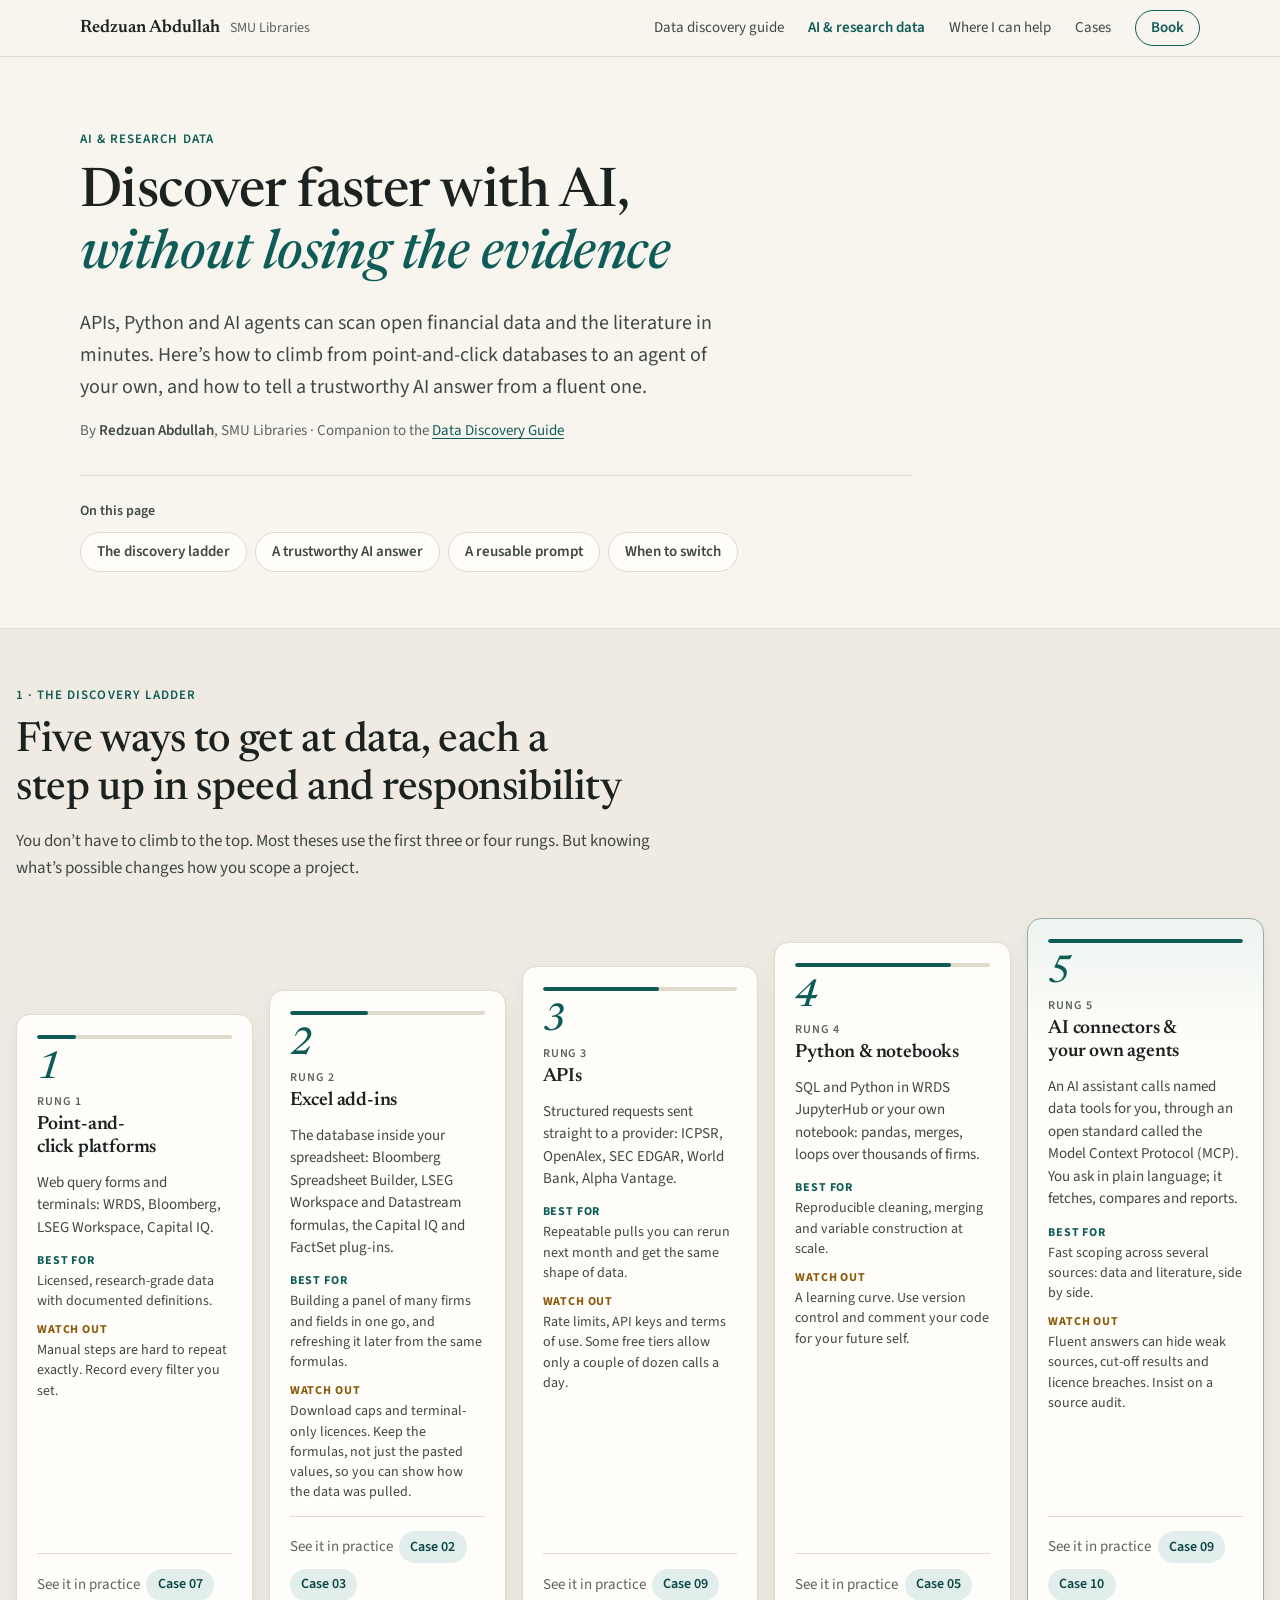
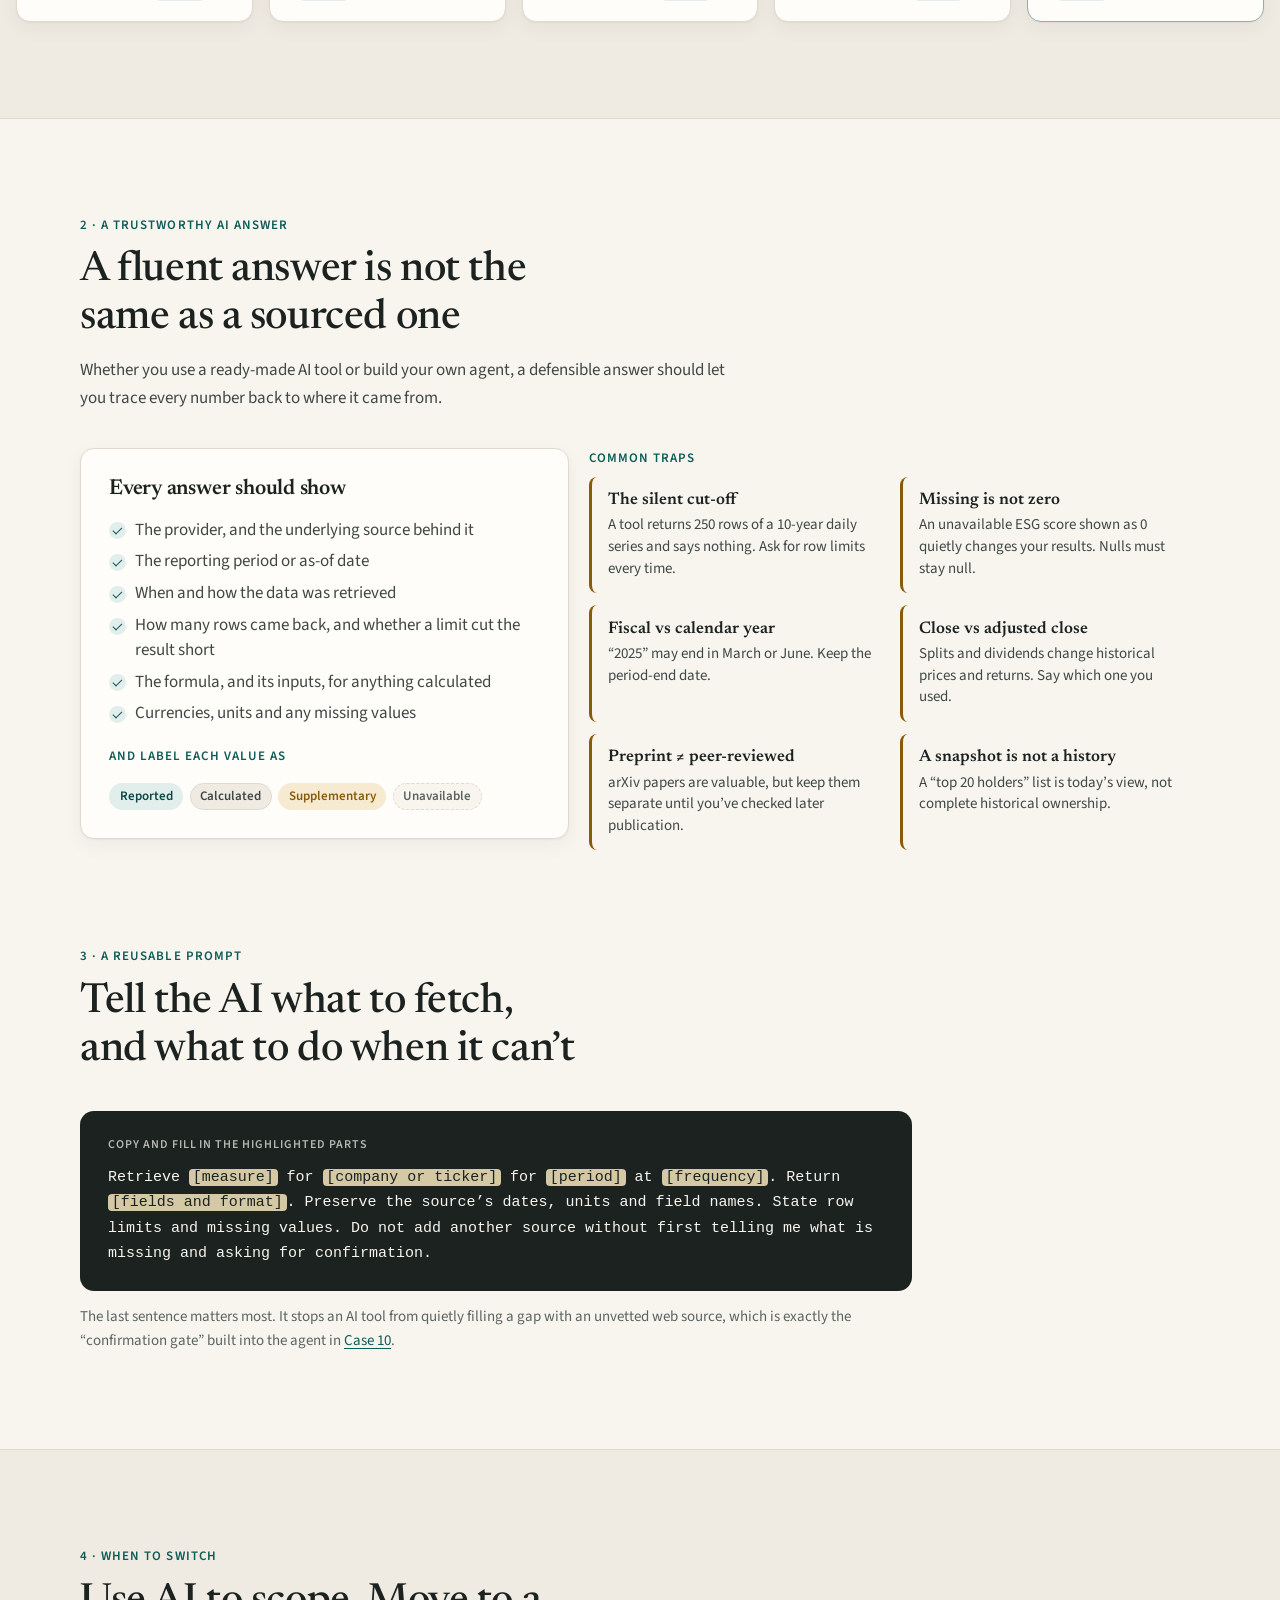
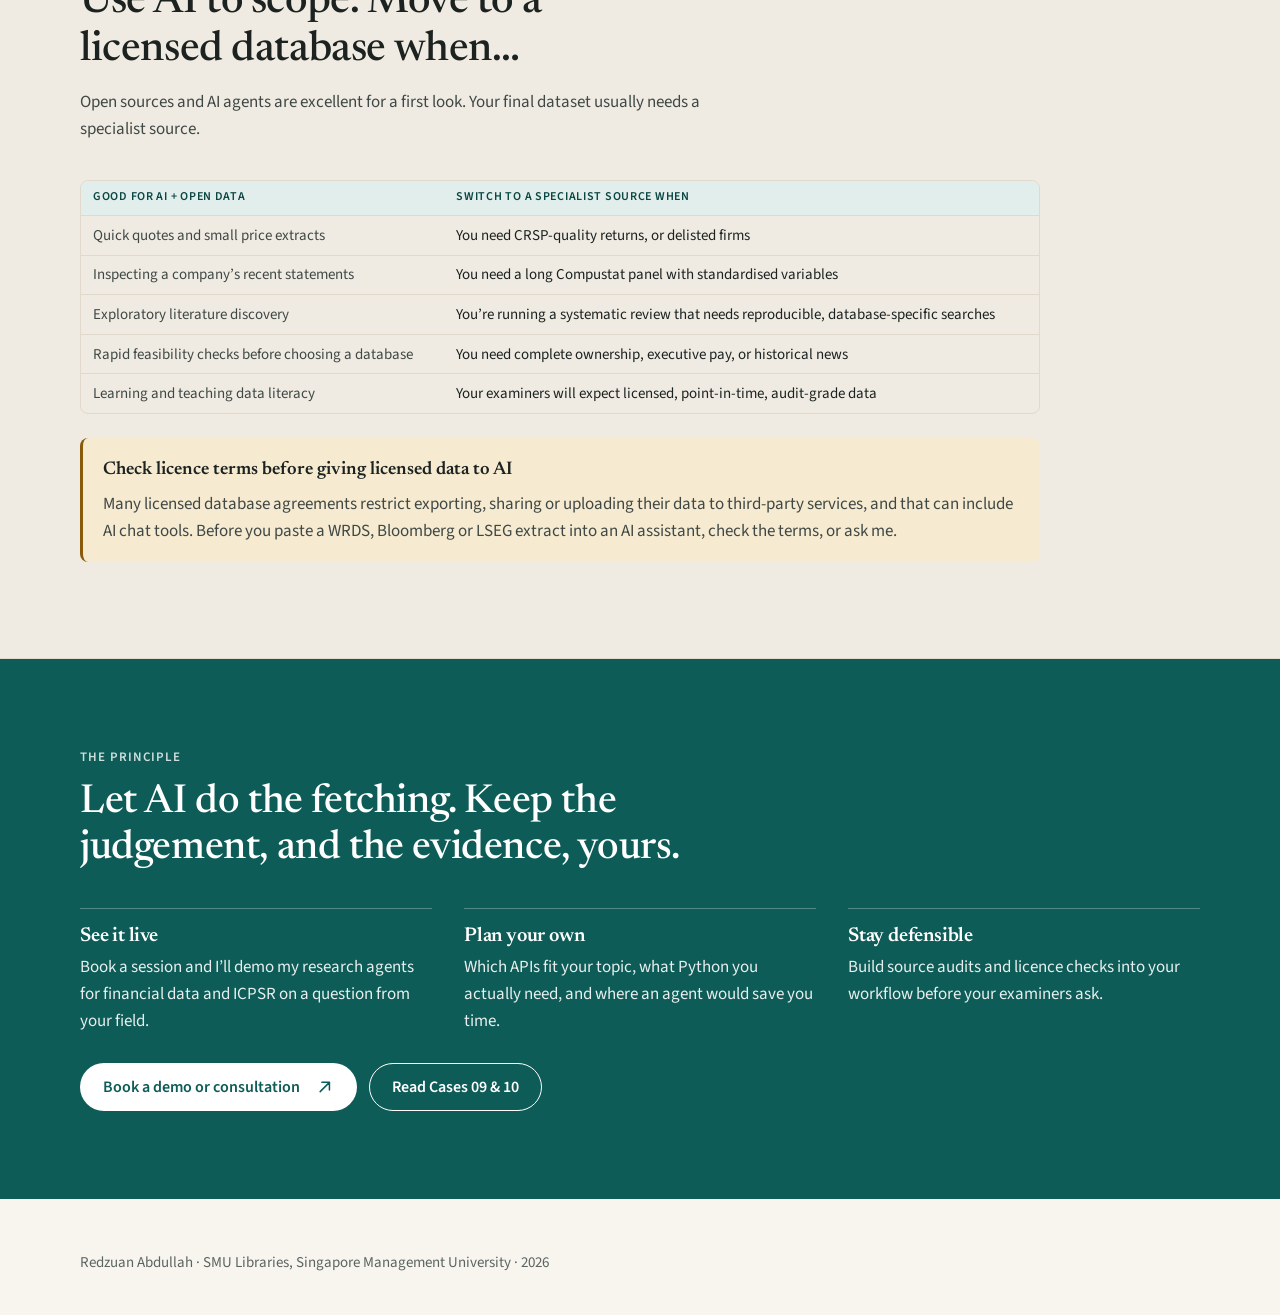
==== commit 6ec8b2df: "Add faculty reviewer case (08); finance agent moves to Case 10 - New Case 08: answering a journal re" ====
--- a/ai.html
+++ b/ai.html
@@ -149,7 +149,7 @@
               <p class="rung__good"><b>Best for</b>Fast scoping across several sources: data and literature, side by side.</p>
               <p class="rung__watch"><b>Watch out</b>Fluent answers can hide weak sources, cut-off results and licence breaches. Insist on a source audit.</p>
             </div>
-            <p class="gstep__foot">See it in practice <a class="case-link" href="index.html#case-08">Case 08</a> <a class="case-link" href="index.html#case-09">Case 09</a></p>
+            <p class="gstep__foot">See it in practice <a class="case-link" href="index.html#case-09">Case 09</a> <a class="case-link" href="index.html#case-10">Case 10</a></p>
           </li>
         </ol>
       </div>
@@ -210,7 +210,7 @@
           <p class="prompt__label">Copy and fill in the highlighted parts</p>
           Retrieve <mark>[measure]</mark> for <mark>[company or ticker]</mark> for <mark>[period]</mark> at <mark>[frequency]</mark>. Return <mark>[fields and format]</mark>. Preserve the source’s dates, units and field names. State row limits and missing values. Do not add another source without first telling me what is missing and asking for confirmation.
         </div>
-        <p class="prompt__note">The last sentence matters most. It stops an AI tool from quietly filling a gap with an unvetted web source, which is exactly the “confirmation gate” built into the agent in <a href="index.html#case-08">Case 08</a>.</p>
+        <p class="prompt__note">The last sentence matters most. It stops an AI tool from quietly filling a gap with an unvetted web source, which is exactly the “confirmation gate” built into the agent in <a href="index.html#case-10">Case 10</a>.</p>
       </div>
     </section>
 
@@ -267,7 +267,7 @@
             Book a demo or consultation<span class="sr-only"> (opens in a new tab)</span>
             <svg class="btn__icon" viewBox="0 0 20 20" aria-hidden="true" focusable="false"><path d="M7 4h9v9M16 4 5 15" fill="none" stroke="currentColor" stroke-width="1.8" stroke-linecap="round" stroke-linejoin="round"/></svg>
           </a>
-          <a class="btn btn--outline-light" href="index.html#case-08">Read Cases 08 &amp; 09</a>
+          <a class="btn btn--outline-light" href="index.html#case-09">Read Cases 09 &amp; 10</a>
         </div>
       </div>
     </section>
--- a/styles.css
+++ b/styles.css
@@ -789,3 +789,5 @@
 }
 .demo { display: grid; gap: 0.85rem; justify-items: start; padding: 1rem 1.1rem; border-radius: var(--radius-sm); background: var(--accent-soft); }
 .demo__text { color: var(--ink); }
+.demo__actions { display: flex; flex-wrap: wrap; gap: 0.6rem; }
+.demo__note { margin-top: -0.35rem; font-size: 0.8125rem; color: var(--muted); }
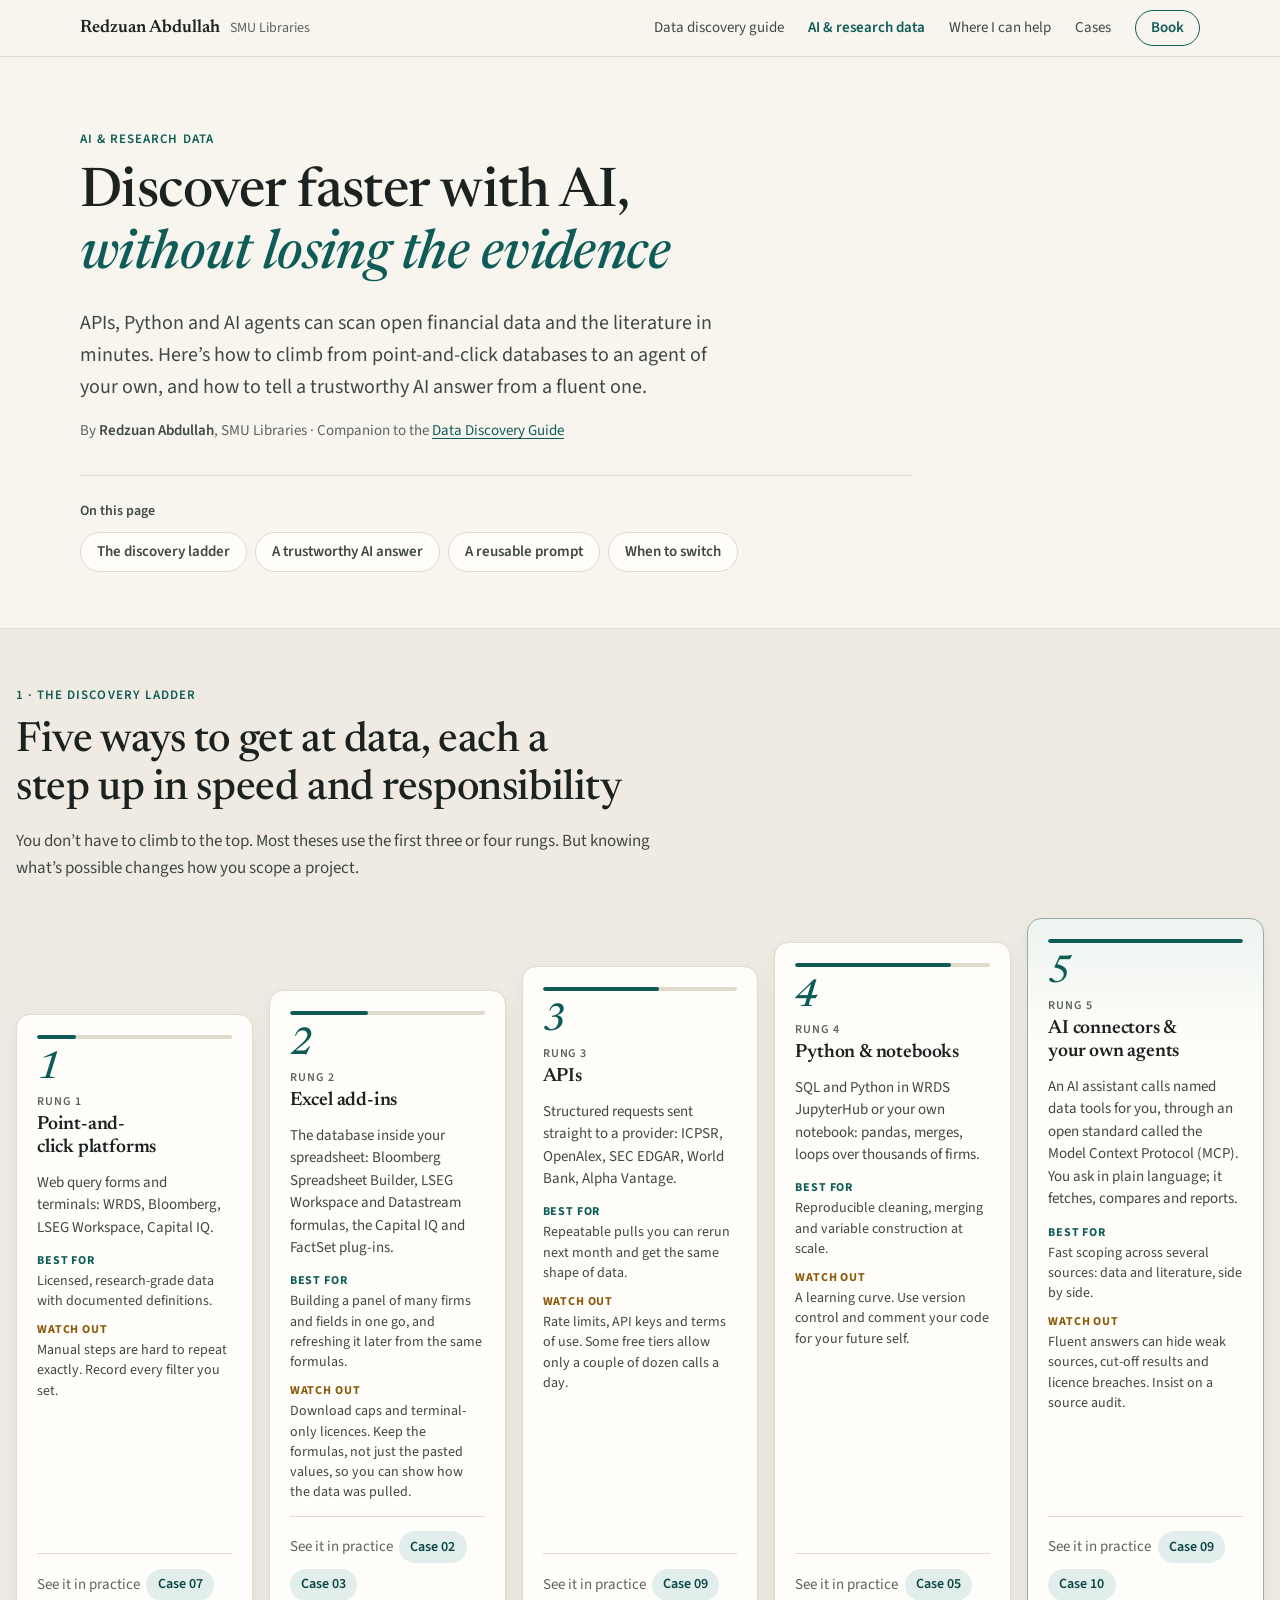
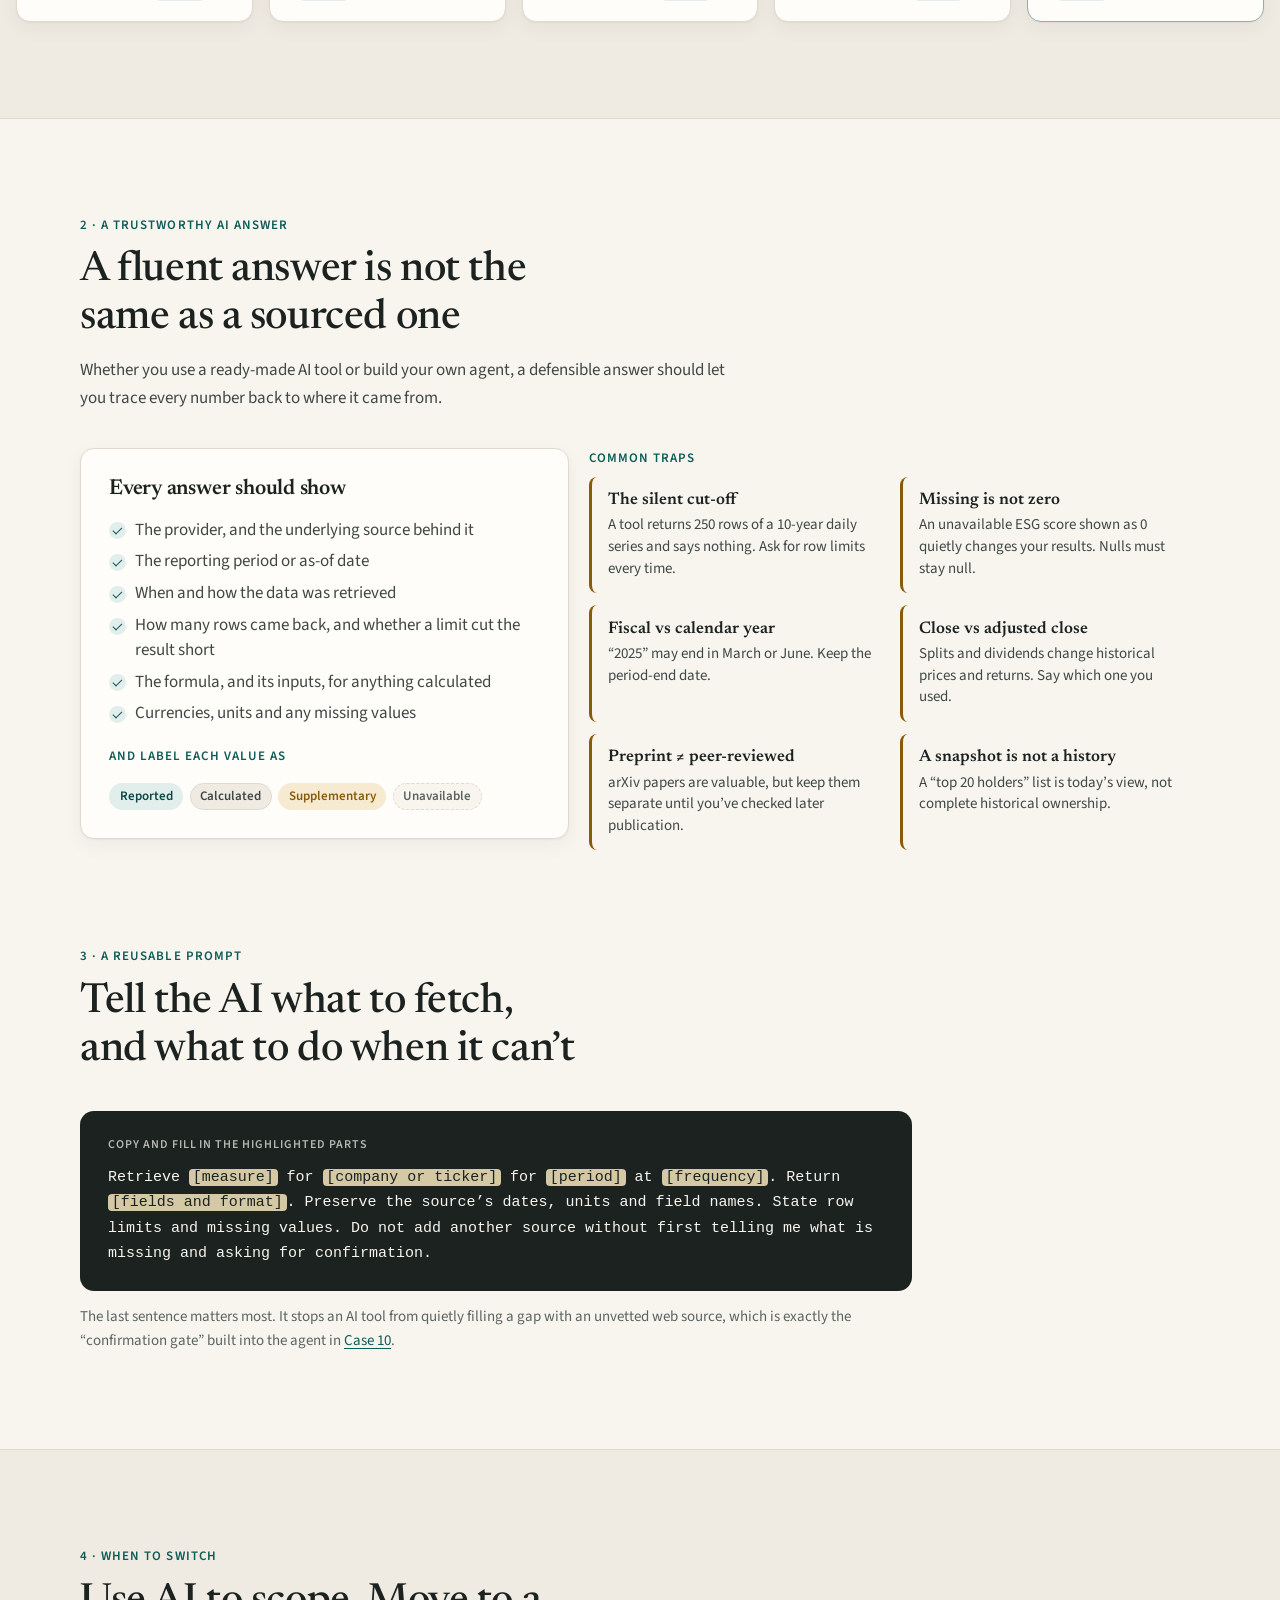
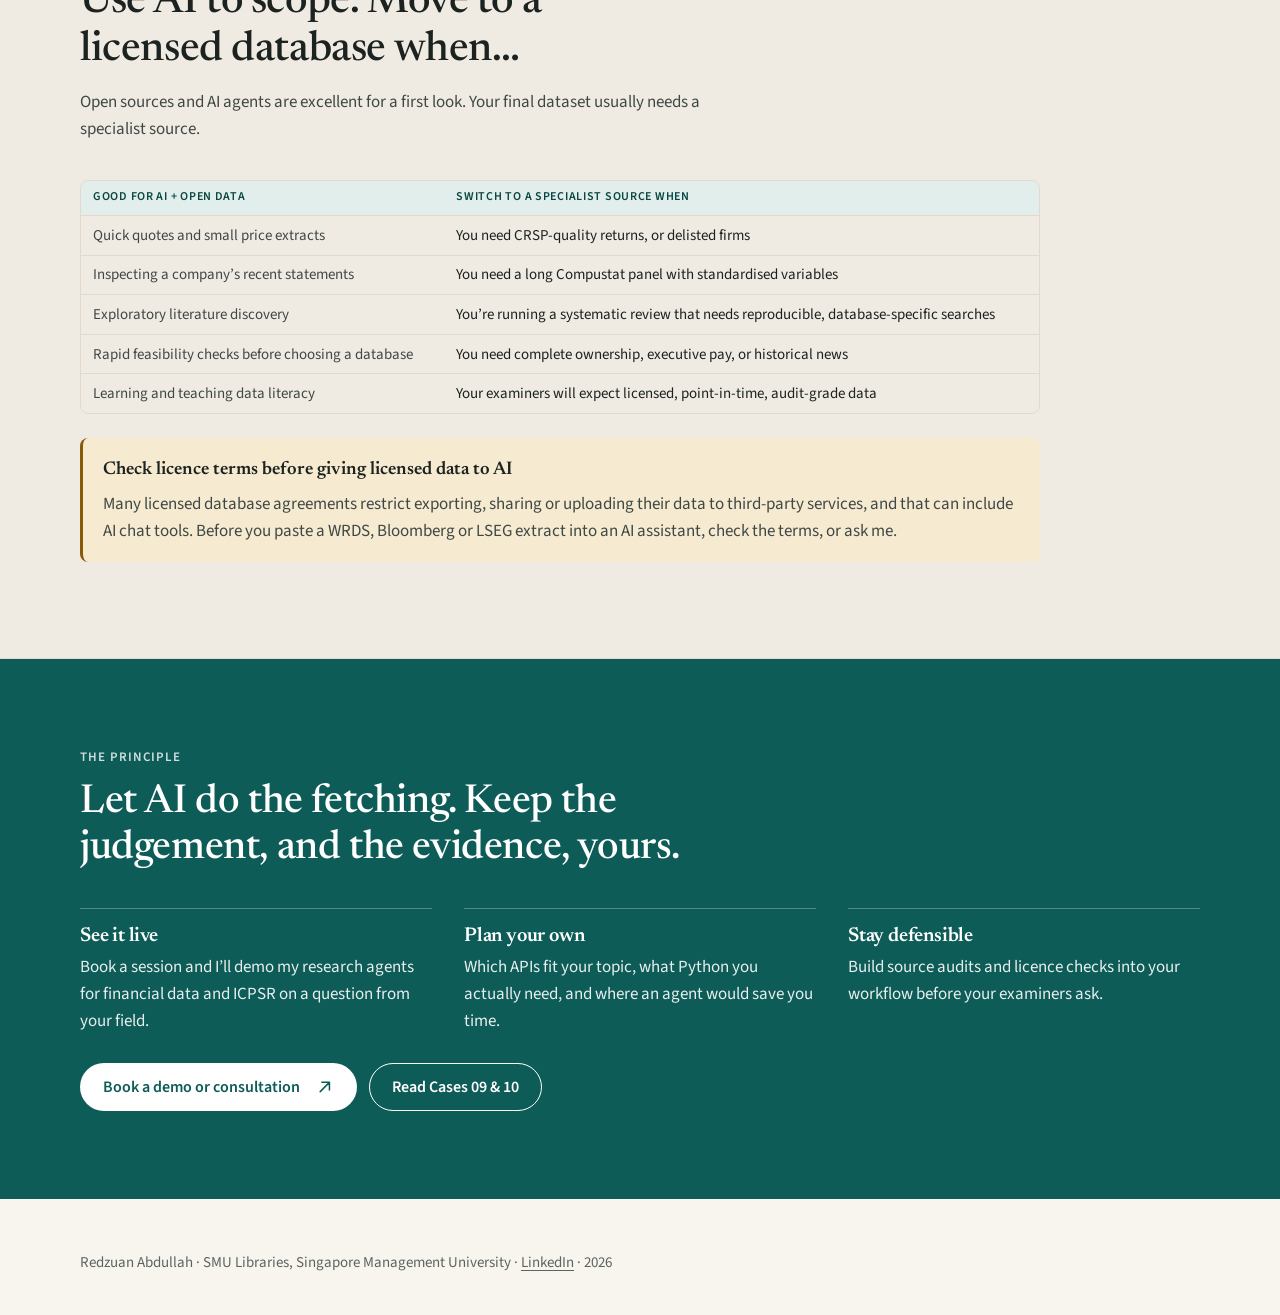
==== commit 42359d25: "Add LinkedIn link to the closing section and footers - New linkedin field in content.js; script.js a" ====
--- a/ai.html
+++ b/ai.html
@@ -275,7 +275,7 @@
 
   <footer class="footer">
     <div class="wrap">
-      <p class="footer__meta">Redzuan Abdullah · SMU Libraries, Singapore Management University · 2026</p>
+      <p class="footer__meta">Redzuan Abdullah · SMU Libraries, Singapore Management University · <a href="https://www.linkedin.com/in/redzuan-abdullah-b723809b/" target="_blank" rel="noopener">LinkedIn<span class="sr-only"> (opens in a new tab)</span></a> · 2026</p>
     </div>
   </footer>
 
--- a/styles.css
+++ b/styles.css
@@ -726,6 +726,8 @@
 .footer { padding: 2.5rem 0 6rem; font-size: 0.9375rem; color: var(--muted); }
 .footer__note { max-width: 44rem; font-style: italic; color: var(--ink-2); }
 .footer__meta { margin-top: 0.75rem; }
+.footer__meta a { color: inherit; }
+.footer__meta a:hover { color: var(--accent); }
 @media (min-width: 768px) { .footer { padding-bottom: 2.5rem; } }
 
 /* ---------- Sticky mobile booking button ---------- */
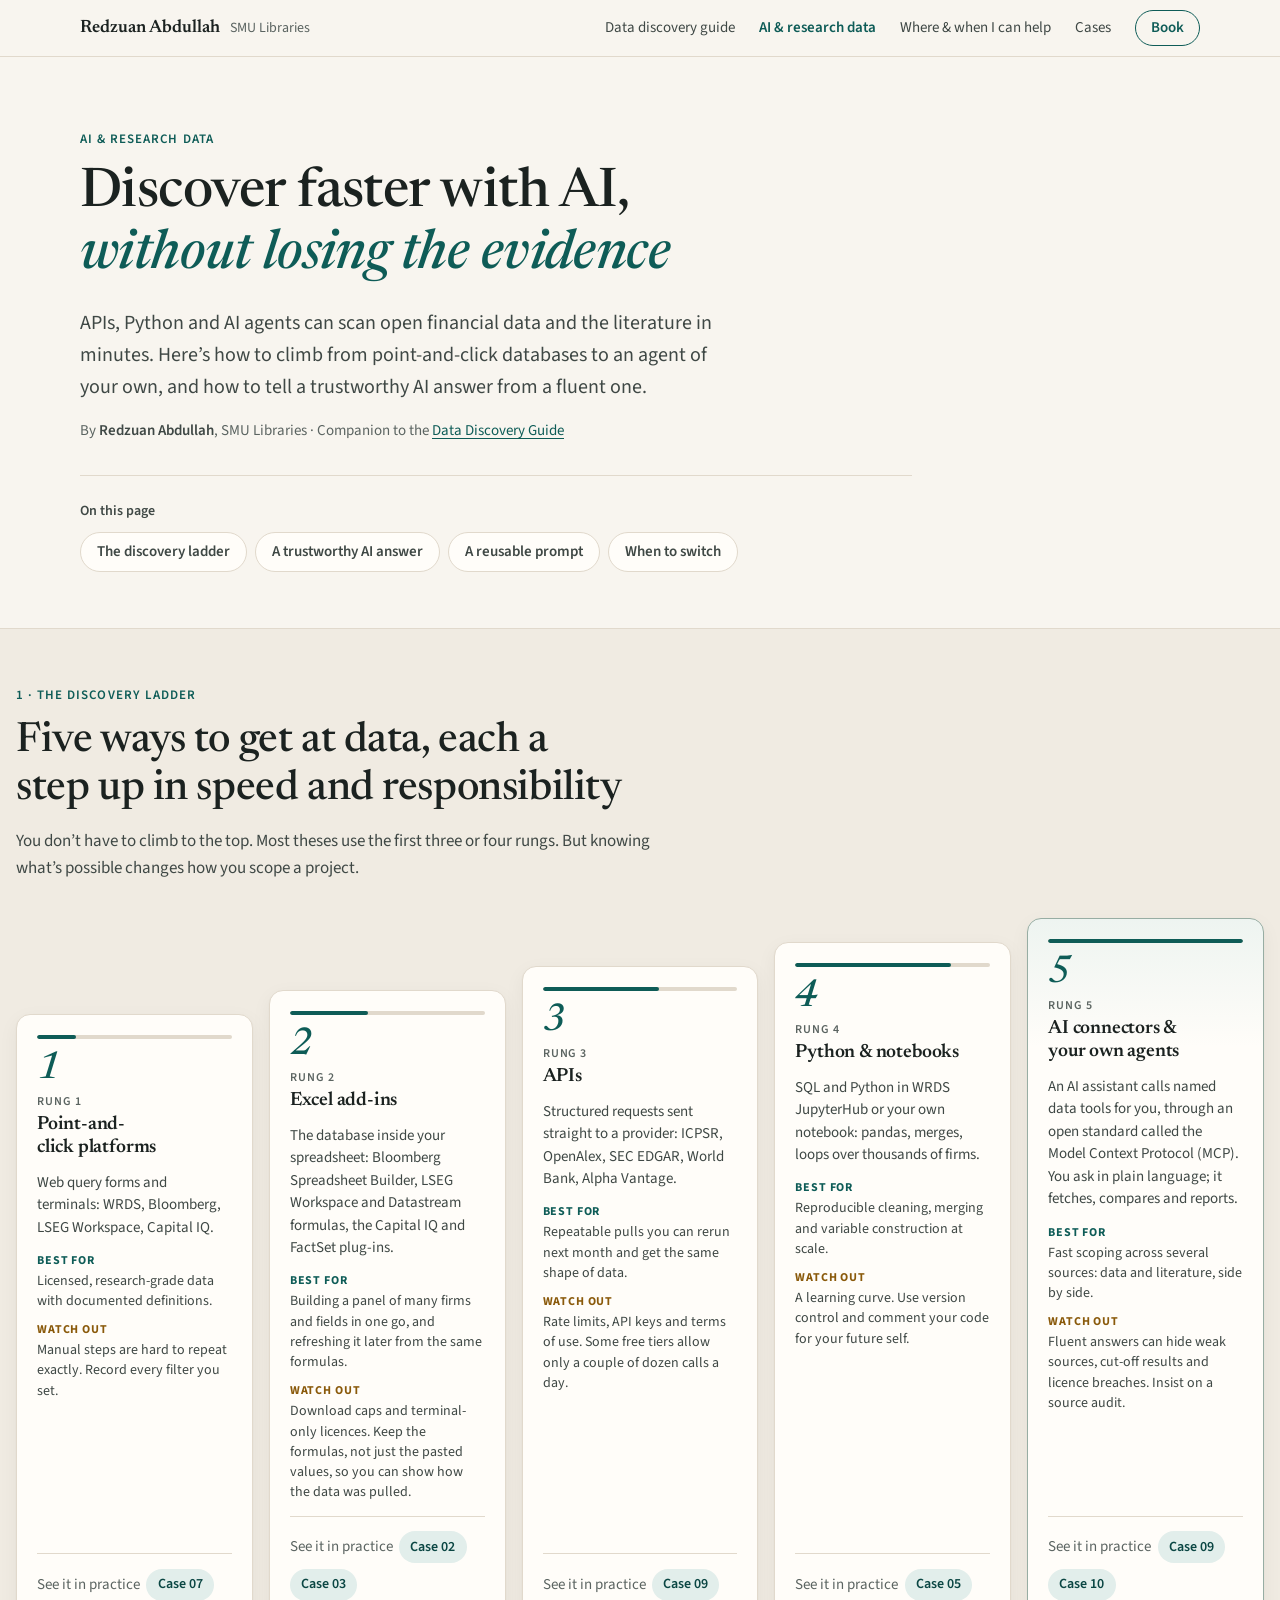
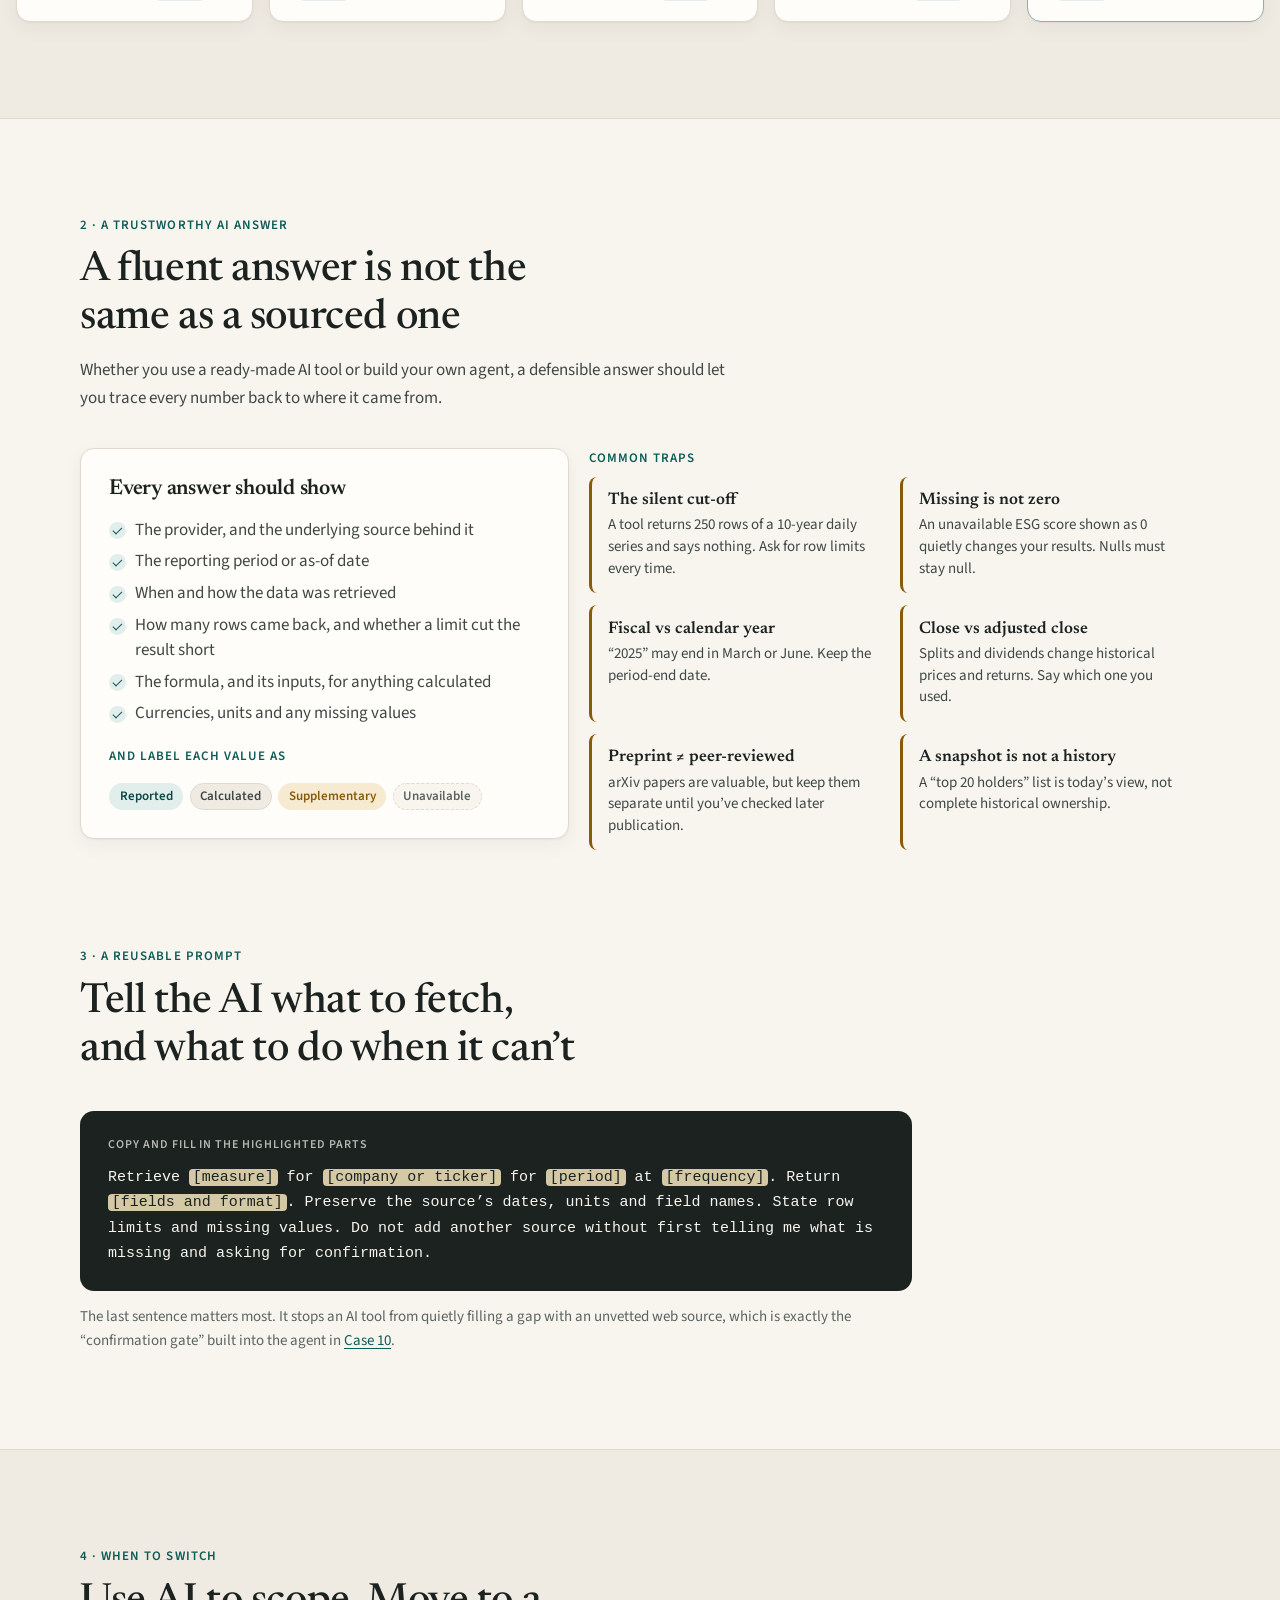
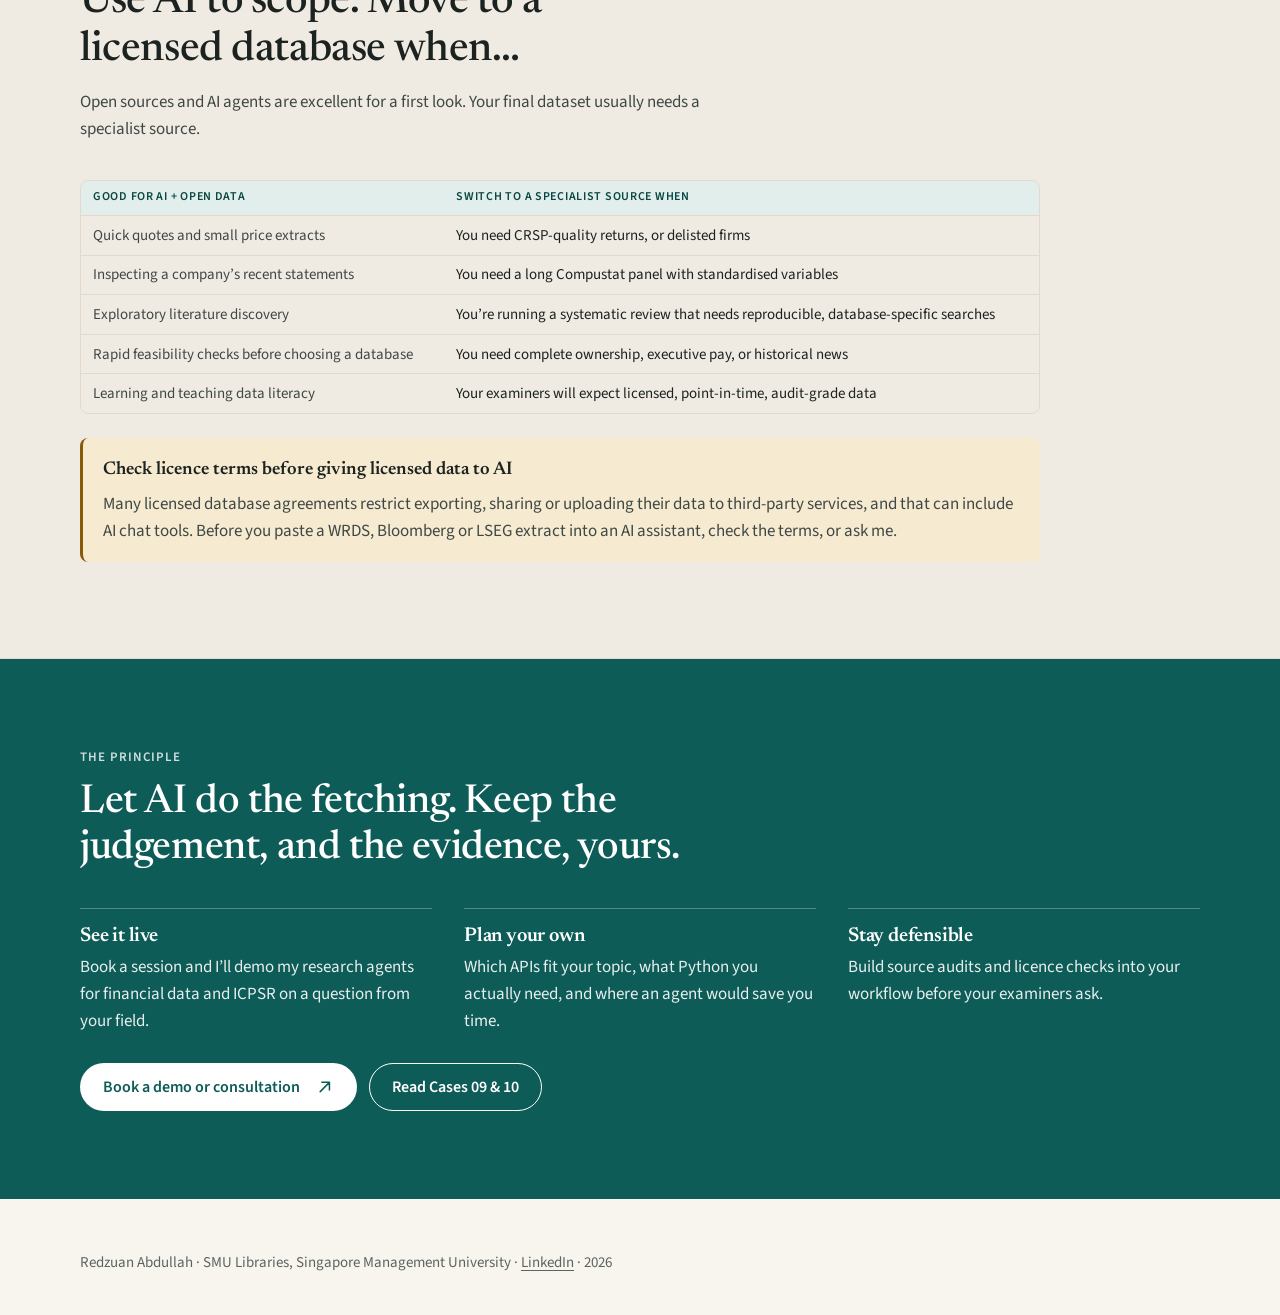
==== commit af930671: "Add "When to reach out" homepage section New section between "Where I can help" and the cases: a 7-m" ====
--- a/ai.html
+++ b/ai.html
@@ -43,7 +43,7 @@
       <nav class="topbar__nav" aria-label="Sections">
         <a href="guide.html">Data discovery guide</a>
         <a href="ai.html" aria-current="page">AI &amp; research data</a>
-        <a href="index.html#help">Where I can help</a>
+        <a href="index.html#help">Where &amp; when I can help</a>
         <a href="index.html#cases">Cases</a>
         <a class="topbar__mobile" href="index.html#cases">Cases</a>
         <a class="topbar__book" href="https://researchguides.smu.edu.sg/prf.php?id=c960a95b-7bd7-11ed-9738-0ae0bf56cf20" target="_blank" rel="noopener">Book<span class="sr-only"> a consultation (opens in a new tab)</span></a>
--- a/styles.css
+++ b/styles.css
@@ -793,3 +793,129 @@
 .demo__text { color: var(--ink); }
 .demo__actions { display: flex; flex-wrap: wrap; gap: 0.6rem; }
 .demo__note { margin-top: -0.35rem; font-size: 0.8125rem; color: var(--muted); }
+
+/* ---------- When to reach out: the doctoral research horizon ---------- */
+.section--rule { border-top: 1px solid var(--line); }
+.horizon__note { margin-top: 0.75rem; font-size: 0.9375rem; font-style: italic; color: var(--muted); }
+
+.horizon {
+  position: relative;
+  display: grid;
+  grid-template-columns: 1fr;
+  column-gap: 0.75rem;
+  margin-top: 0.5rem;
+}
+.horizon__step {
+  grid-column: 1;
+  grid-row: var(--r);
+  position: relative;
+  z-index: 1;
+  display: grid;
+  grid-template-columns: 2.6rem 1fr;
+  column-gap: 1rem;
+  align-content: start;
+  padding: 0 0.75rem 1.75rem 0.75rem;
+}
+.horizon__step > :not(.horizon__dot) { grid-column: 2; }
+.horizon__dot {
+  grid-column: 1; grid-row: 1 / span 6;
+  align-self: start;
+  position: relative;
+  width: 2.6rem; height: 2.6rem; border-radius: 50%;
+  display: grid; place-items: center;
+  font-family: var(--serif); font-weight: 600; font-size: 1.15rem;
+  color: var(--accent); background: var(--surface);
+  border: 1.5px solid var(--accent);
+  z-index: 1;
+}
+.horizon__step--focus .horizon__dot { background: var(--accent); color: var(--on-accent); }
+/* vertical connector on phones */
+.horizon__step::before {
+  content: ""; position: absolute;
+  left: calc(0.75rem + 1.3rem - 0.75px); top: 2.6rem; bottom: 0;
+  width: 1.5px; background: var(--line);
+}
+.horizon__step:last-child::before { display: none; }
+
+.horizon__when { font-size: 0.75rem; font-weight: 600; letter-spacing: 0.08em; text-transform: uppercase; color: var(--warn); padding-top: 0.2rem; }
+.horizon__title { font-size: 1.2rem; font-weight: 600; margin-top: 0.15rem; }
+.horizon__sub { font-size: 0.875rem; color: var(--muted); margin-top: 0.1rem; }
+.horizon__need { margin-top: 0.5rem; color: var(--ink-2); font-size: 0.9375rem; line-height: 1.45; }
+.horizon__links { display: flex; flex-wrap: wrap; gap: 0.35rem; margin-top: 0.6rem; }
+.horizon__links .case-link { min-height: 1.85rem; font-size: 0.8125rem; padding: 0 0.6rem; }
+
+.horizon__band {
+  grid-column: 1; grid-row: 3 / 7;
+  background: color-mix(in srgb, var(--accent-soft) 70%, var(--bg));
+  border-radius: var(--radius);
+  margin: 0 -0.25rem;
+}
+.horizon__bandlabel {
+  grid-column: 1; grid-row: 3;
+  position: relative; z-index: 1;
+  padding: 0.9rem 0.75rem 1rem;
+  font-size: 0.75rem; font-weight: 600; letter-spacing: 0.08em; text-transform: uppercase;
+  color: var(--accent-strong);
+}
+
+@media (min-width: 1000px) {
+  .horizon { grid-template-columns: repeat(7, minmax(0, 1fr)); column-gap: 0; }
+  .horizon__step {
+    grid-column: var(--c); grid-row: 2;
+    grid-template-columns: 1fr;
+    justify-items: center; text-align: center;
+    padding: 0 0.6rem 1.5rem;
+  }
+  .horizon__step > :not(.horizon__dot) { grid-column: 1; }
+  .horizon__dot { grid-row: auto; margin-bottom: 0.9rem; }
+  /* horizontal connector through the dots */
+  .horizon__step::before { left: 0; right: 0; top: 1.3rem; bottom: auto; width: auto; height: 1.5px; }
+  .horizon__step:first-of-type::before { left: 50%; }
+  .horizon__step:last-child::before { display: block; right: 50%; }
+  .horizon__links { justify-content: center; }
+  .horizon__band { grid-column: 3 / 6; grid-row: 1 / 3; margin: 0; }
+  .horizon__bandlabel { grid-column: 3 / 6; grid-row: 1; text-align: center; padding: 0.9rem 0.5rem 1rem; }
+}
+
+.schedule {
+  margin-top: 2rem;
+  border: 1px solid var(--line);
+  border-radius: var(--radius);
+  background: var(--surface);
+  box-shadow: var(--shadow);
+}
+.schedule summary {
+  cursor: pointer; list-style: none;
+  display: flex; align-items: center; justify-content: space-between; gap: 1rem;
+  padding: 1rem 1.25rem;
+  font-weight: 600; color: var(--accent);
+}
+.schedule summary::-webkit-details-marker { display: none; }
+.schedule summary::after { content: "+"; font-size: 1.4rem; line-height: 1; font-weight: 400; }
+.schedule[open] summary::after { content: "–"; }
+.schedule__body { padding: 0 1.25rem 1.25rem; }
+.schedule__table { width: 100%; border-collapse: collapse; font-size: 0.9375rem; line-height: 1.45; }
+.schedule__table th, .schedule__table td { text-align: left; vertical-align: top; padding: 0.65rem 0.75rem; border-top: 1px solid var(--line); }
+.schedule__table thead th { background: var(--accent-soft); color: var(--accent-strong); font-size: 0.75rem; letter-spacing: 0.06em; text-transform: uppercase; border-top: 0; }
+.schedule__table tbody th { font-family: var(--serif); font-weight: 600; white-space: nowrap; color: var(--ink); }
+.schedule__table td { color: var(--ink-2); }
+.schedule__note { margin-top: 0.75rem; font-size: 0.875rem; font-style: italic; color: var(--muted); }
+@media (max-width: 699px) {
+  .schedule__table thead { position: absolute; width: 1px; height: 1px; overflow: hidden; clip: rect(0 0 0 0); }
+  .schedule__table, .schedule__table tbody, .schedule__table tr, .schedule__table th, .schedule__table td { display: block; width: 100%; }
+  .schedule__table tr { padding: 0.75rem 0; border-top: 1px solid var(--line); }
+  .schedule__table tbody th, .schedule__table td { border: 0; padding: 0.2rem 0; }
+  .schedule__table td { display: grid; grid-template-columns: 4.5rem 1fr; gap: 0.75rem; }
+  .schedule__table td::before { content: attr(data-label); font-size: 0.75rem; font-weight: 600; letter-spacing: 0.05em; text-transform: uppercase; color: var(--muted); padding-top: 0.15rem; }
+}
+
+.horizon__close {
+  margin-top: 2rem;
+  padding: 1.1rem 1.4rem;
+  border-radius: var(--radius);
+  background: var(--accent);
+  color: var(--on-accent);
+  font-family: var(--serif);
+  font-size: clamp(1.1rem, 2.6vw, 1.35rem);
+  text-align: center;
+}
